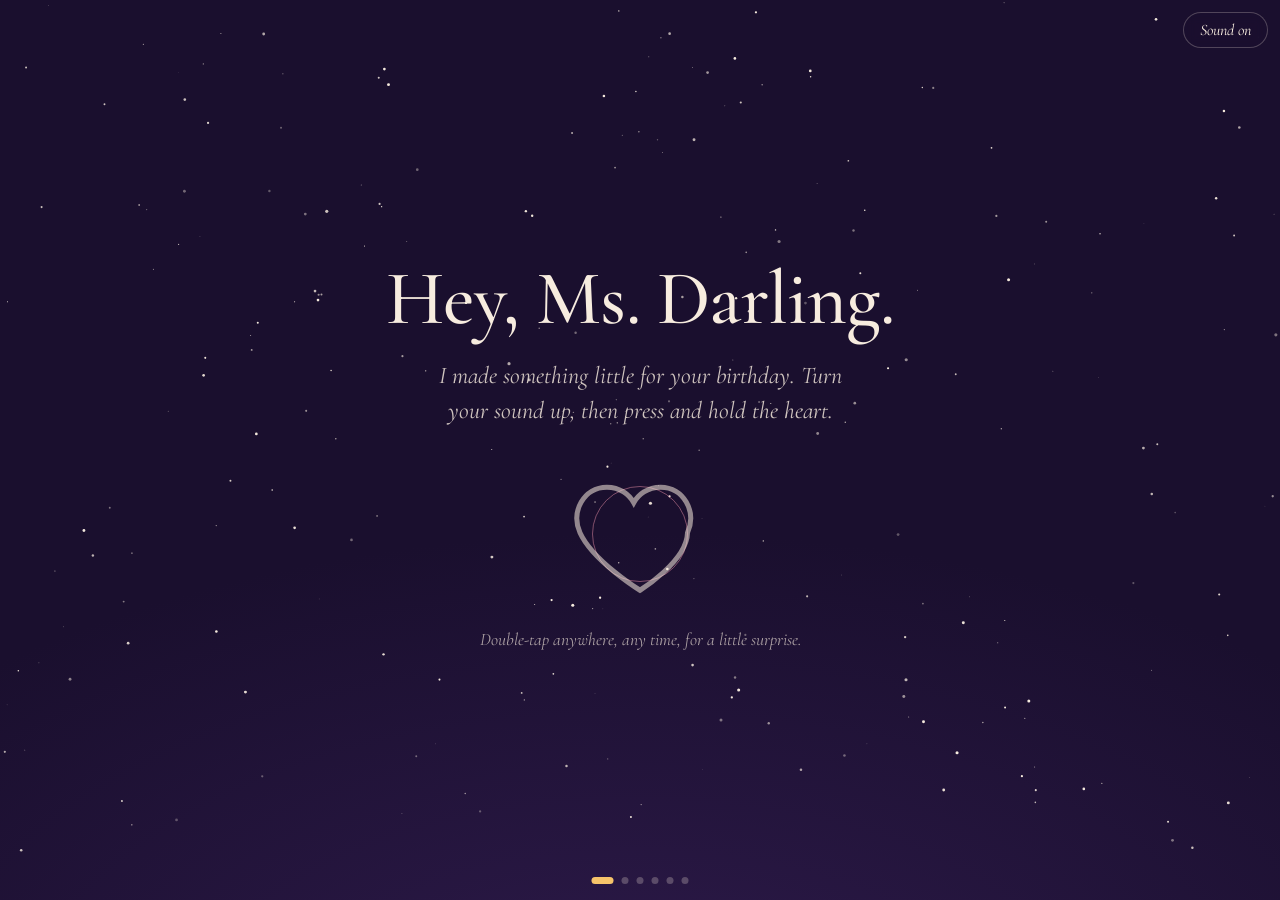
==== Happy Birthday, Ms. Darling.html @ e86a6a08 "Add files via upload" ====
<!doctype html>
<html lang="en">
<head>
<meta charset="utf-8">
<meta name="viewport" content="width=device-width, initial-scale=1, viewport-fit=cover">
<meta name="theme-color" content="#1a0f2e">
<title>Happy Birthday, Ms. Darling</title>
<link rel="preconnect" href="https://fonts.googleapis.com">
<link rel="preconnect" href="https://fonts.gstatic.com" crossorigin>
<link href="https://fonts.googleapis.com/css2?family=Cormorant+Garamond:ital,wght@0,400;0,500;0,600;1,400;1,500&family=Pinyon+Script&display=swap" rel="stylesheet">
<style>
:root{
  --night:#1a0f2e; --night-2:#2d1a4a; --gold:#f6c46a; --rose:#e98fa8; --rose-deep:#b8627d;
  --lilac:#b9a3e3; --moon:#f7ecdf; --ink:#3b2340;
  --serif:"Cormorant Garamond","Iowan Old Style",Georgia,serif;
  --script:"Pinyon Script","Snell Roundhand","Apple Chancery",cursive;
  --sat:env(safe-area-inset-top,0px); --sab:env(safe-area-inset-bottom,0px);
  --sal:env(safe-area-inset-left,0px); --sar:env(safe-area-inset-right,0px);
  box-sizing:border-box;
  padding-top:var(--sat);
  padding-bottom:var(--sab);
  color-scheme:dark;
}
@media (prefers-color-scheme: dark){ :root:not([data-theme="light"]){ --night:#1a0f2e; } }
:root[data-theme="dark"]{ --night:#1a0f2e; }
*,*::before,*::after{box-sizing:inherit}
html{height:100%;scroll-padding-top:var(--sat);-webkit-text-size-adjust:100%;text-size-adjust:100%;touch-action:manipulation}
body{
  margin:0;height:100%;overflow:hidden;user-select:none;-webkit-user-select:none;-webkit-tap-highlight-color:transparent;
  touch-action:manipulation;
  background-color:var(--night);
  background-image:radial-gradient(120% 90% at 50% 115%,var(--night-2),var(--night) 62%);
  color:var(--moon);font-family:var(--serif);-webkit-font-smoothing:antialiased;
}
#sky{position:fixed;inset:0;width:100%;height:100%;z-index:0;pointer-events:none}

/* Scrollable stage: content is centred when it fits, scrolls (never clips) when it doesn't */
.stage{
  position:relative;z-index:1;height:100%;
  overflow-x:hidden;overflow-y:auto;-webkit-overflow-scrolling:touch;overscroll-behavior:contain;
  display:flex;flex-direction:column;
  padding:clamp(56px,9vh,76px) calc(16px + var(--sar)) clamp(44px,8vh,64px) calc(16px + var(--sal));
}
.scene{display:none;flex-direction:column;align-items:center;text-align:center;
  gap:clamp(10px,2.4vh,20px);width:100%;max-width:40rem;margin:auto;flex-shrink:0}
.scene.on{display:flex;animation:sceneIn 1s ease both}
/* blur would trap the fixed balloon layer inside the scene, so balloons only fade */
.scene[data-scene="balloons"].on{animation:fadeIn .8s ease both}
@keyframes sceneIn{from{opacity:0;filter:blur(8px)}}
h1,h2,p{margin:0}
.lead{font-weight:500;font-size:clamp(2.1rem,min(9vw,11vh),4.8rem);line-height:1.05;letter-spacing:-.01em}
.title{font-weight:500;font-size:clamp(1.6rem,min(7vw,8vh),3.2rem);line-height:1.1}
.sub{font-style:italic;font-size:clamp(1.05rem,.95rem + .9vw,1.5rem);opacity:.82;max-width:28rem;line-height:1.45}
.hint{font-style:italic;font-size:clamp(.95rem,.9rem + .3vw,1.1rem);opacity:.65;min-height:1.4em}
.row{display:flex;flex-wrap:wrap;gap:12px;justify-content:center;align-items:center}

.btn{
  font:500 clamp(1.05rem,.95rem + .4vw,1.25rem)/1 var(--serif);color:var(--night);background:var(--gold);
  border:0;padding:.8em 1.7em;min-height:44px;border-radius:999px;cursor:pointer;touch-action:manipulation;
  box-shadow:0 0 30px rgba(246,196,106,.35);transition:transform .2s,box-shadow .3s,opacity .3s;
}
@media (hover:hover){ .btn:hover{transform:translateY(-1px);box-shadow:0 0 44px rgba(246,196,106,.6)} }
.btn:active{transform:scale(.97)}
.btn:disabled{opacity:.6;cursor:default;transform:none}
.btn.ghost{background:transparent;color:var(--moon);border:1px solid rgba(247,236,223,.35);box-shadow:none;font-size:clamp(1rem,.95rem + .3vw,1.1rem)}
button:focus-visible,input:focus-visible{outline:2px solid var(--moon);outline-offset:4px}
.later{animation:fadeIn 1s ease both;animation-delay:var(--d,0s)}
@keyframes fadeIn{from{opacity:0}}
.hidden{display:none!important}

.sound{
  position:fixed;z-index:5;top:calc(12px + var(--sat));right:calc(12px + var(--sar));
  font:italic 1rem var(--serif);color:var(--moon);background:rgba(26,15,46,.5);min-height:36px;
  border:1px solid rgba(247,236,223,.25);border-radius:999px;padding:.45em 1em;cursor:pointer;
  -webkit-backdrop-filter:blur(6px);backdrop-filter:blur(6px)
}
.progress{position:fixed;z-index:5;left:50%;bottom:calc(16px + var(--sab));transform:translateX(-50%);display:flex;gap:8px;pointer-events:none}
.progress i{width:7px;height:7px;border-radius:50%;background:rgba(247,236,223,.25);transition:background .4s,width .4s}
.progress i.on{background:var(--gold);width:22px;border-radius:4px}

/* ---------- Intro: hold the heart ---------- */
.hold{position:relative;width:clamp(96px,min(32vw,22vh),150px);aspect-ratio:1;border:0;background:none;padding:0;cursor:pointer;margin-top:10px;touch-action:none;-webkit-touch-callout:none}
.hold svg{position:absolute;inset:0;width:100%;height:100%;overflow:visible}
.hold .outline{fill:none;stroke:rgba(247,236,223,.55);stroke-width:.8}
.hold .fill{fill:var(--rose);clip-path:inset(calc((1 - var(--p,0)) * 100%) 0 0 0);filter:drop-shadow(0 0 10px rgba(233,143,168,.8))}
.hold::before{content:"";position:absolute;inset:18%;border-radius:50%;border:1px solid rgba(233,143,168,.5);animation:ring 2.2s ease-out infinite}
@keyframes ring{from{transform:scale(.7);opacity:1}to{transform:scale(1.7);opacity:0}}
.hold.pressing svg{animation:beat .6s ease-in-out infinite}
@keyframes beat{50%{transform:scale(1.08)}}

/* ---------- Cake (everything inside scales with the cake's own width) ---------- */
.cake{position:relative;width:min(80vw,48vh,400px);aspect-ratio:330/300;margin-top:clamp(24px,5vh,40px);container-type:inline-size}
.cake.cuttable{cursor:crosshair;touch-action:none}
.plate{position:absolute;left:0;right:0;bottom:2%;height:10%;border-radius:50%;
  background:radial-gradient(ellipse at 50% 40%,#fff6ea,#cdbfd9 70%);box-shadow:0 14px 40px rgba(0,0,0,.45)}
.cake-body{position:absolute;inset:0;transform-origin:50% 95%;transition:transform 1s cubic-bezier(.2,.8,.2,1)}
.cake-body.split-l{transform:translateX(-6cqw) rotate(-4deg)}
.cake-body.split-r{transform:translateX(6cqw) rotate(4deg)}
.tier{position:absolute;border-radius:16px 16px 10px 10px;overflow:hidden}
.tier::before{content:"";position:absolute;left:0;right:0;top:0;height:22px;
  background:radial-gradient(circle at 11px 2px,var(--moon) 10px,transparent 11px) 0 0/22px 22px repeat-x}
.tier::after{content:"";position:absolute;left:0;right:0;top:0;height:6px;background:var(--moon)}
.tier.bottom{left:5%;width:90%;bottom:8%;height:33%;background:linear-gradient(#a58fd8,#7d64b8)}
.tier.top{left:18%;width:64%;bottom:39%;height:25%;background:linear-gradient(#f4c3d1,#d98ea5)}
.tier .dots{position:absolute;left:8%;right:8%;bottom:22%;height:8px;
  background:radial-gradient(circle,var(--gold) 3px,transparent 4px) 0 0/26px 8px repeat-x;opacity:.9}
.candles{position:absolute;left:20%;width:60%;bottom:62%;display:flex;justify-content:space-evenly;align-items:flex-end}
.candle{position:relative;width:11px;width:3.4cqw;height:var(--hp,50px);height:calc(var(--h,15) * 1cqw);
  padding:0;border:0;cursor:pointer;border-radius:3px 3px 1px 1px;
  background:repeating-linear-gradient(135deg,var(--moon) 0 6px,var(--rose) 6px 12px);box-shadow:inset -2px 0 0 rgba(0,0,0,.12)}
/* bigger invisible tap target for small screens */
.candle::before{content:"";position:absolute;left:-10px;right:-10px;top:-40px;bottom:0}
.wick{position:absolute;left:50%;top:-8px;top:-2.5cqw;width:2px;height:9px;height:2.8cqw;margin-left:-1px;background:#3a2a2a;border-radius:1px}
.fw{position:absolute;left:50%;bottom:calc(100% + 5px);bottom:calc(100% + 1.6cqw);width:0;height:0;transform:rotate(var(--lean,0deg));transition:transform .12s linear}
.flame{position:absolute;left:-8px;left:-2.5cqw;bottom:0;width:16px;width:5cqw;height:30px;height:9.4cqw;opacity:0;transform:scale(0);transform-origin:50% 100%;
  border-radius:50% 50% 50% 50%/62% 62% 38% 38%;
  background:radial-gradient(ellipse at 50% 78%,#fffbe8 0 18%,#ffd98a 38%,#f39a45 68%,rgba(232,116,59,0) 76%);
  filter:drop-shadow(0 0 10px rgba(255,200,110,.9));transition:opacity .25s,transform .35s cubic-bezier(.3,1.6,.5,1)}
.flame::after{content:"";position:absolute;left:50%;top:40%;width:120px;height:120px;margin:-60px 0 0 -60px;border-radius:50%;
  background:radial-gradient(circle,rgba(246,196,106,.28),transparent 65%);pointer-events:none}
.candle.lit .flame{opacity:1;transform:scale(1);animation:flicker .12s ease-in-out infinite alternate}
@keyframes flicker{0%{transform:scale(1,1) skewX(0)}50%{transform:scale(.96,1.05) skewX(2deg)}100%{transform:scale(1.03,.97) skewX(-2deg)}}
.puff{position:absolute;left:50%;bottom:calc(100% + 6px);width:10px;height:10px;margin-left:-5px;border-radius:50%;
  background:rgba(220,210,235,.55);filter:blur(3px);animation:puff 1.8s ease-out forwards;animation-delay:var(--pd,0s);pointer-events:none}
@keyframes puff{to{transform:translate(var(--px,0px),-80px) scale(3.2);opacity:0}}
.knife{position:absolute;z-index:6;width:3px;margin-left:-1.5px;border-radius:2px;pointer-events:none;opacity:0;
  background:linear-gradient(transparent,#fff 20%,#fff 80%,transparent);box-shadow:0 0 14px #fff,0 0 30px var(--gold)}

/* ---------- Reveal ---------- */
.hb{font-style:italic;font-weight:400;font-size:clamp(1.5rem,min(5.4vw,6.5vh),2.6rem);opacity:.9;animation:fadeIn 1.2s ease both}
.name{font-family:var(--script);font-weight:400;font-size:clamp(2.8rem,min(14vw,20vh),8rem);line-height:1.15;max-width:100%}
.name span{display:inline-block;padding:0 .05em;
  background:linear-gradient(100deg,var(--gold) 15%,#fff4d6 35%,var(--rose) 60%,var(--gold) 85%) 0 0/250% 100%;
  -webkit-background-clip:text;background-clip:text;color:transparent;
  animation:letterIn 1.1s cubic-bezier(.2,.8,.2,1) both,shimmer 5s linear infinite;
  animation-delay:calc(var(--i) * 90ms + .5s),0s}
@keyframes letterIn{from{opacity:0;transform:translateY(.35em) scale(.7) rotate(-6deg);filter:blur(10px)}}
@keyframes shimmer{to{background-position:-250% 0}}

/* ---------- Balloons ---------- */
.balloon-layer{position:fixed;inset:0;z-index:0}
.scene[data-scene="balloons"] > :not(.balloon-layer){position:relative;z-index:1;pointer-events:none}
.scene[data-scene="balloons"] > button{pointer-events:auto}
.bw{position:absolute;animation:riseIn 1.6s cubic-bezier(.2,.8,.2,1) both;animation-delay:var(--rd)}
@keyframes riseIn{from{transform:translateY(80vh)}}
.balloon{position:relative;display:block;width:clamp(48px,min(14vw,16vh),96px);aspect-ratio:5/6;border:0;padding:0;cursor:pointer;touch-action:manipulation;
  border-radius:50% 50% 48% 48%/55% 55% 45% 45%;
  background:radial-gradient(circle at 32% 27%,rgba(255,255,255,.75) 0 5%,transparent 17%),var(--c);
  box-shadow:inset -8px -12px 20px rgba(0,0,0,.2);transform-origin:50% 130%;
  animation:bob var(--dur) ease-in-out infinite alternate}
.balloon::before{content:"";position:absolute;left:50%;top:99%;margin-left:-5px;border:5px solid transparent;border-bottom:7px solid var(--c);transform:rotate(180deg)}
.balloon::after{content:"";position:absolute;left:50%;top:112%;width:1px;height:clamp(36px,9vh,80px);background:rgba(247,236,223,.35)}
@keyframes bob{from{transform:translateY(-9px) rotate(-5deg)}to{transform:translateY(9px) rotate(5deg)}}
.balloon.popped{animation:popb .22s ease-out forwards;pointer-events:none}
@keyframes popb{to{transform:scale(1.5);opacity:0}}
.days{font:600 clamp(4rem,min(26vw,28vh),11rem)/1 var(--serif);letter-spacing:-.03em;
  background:linear-gradient(180deg,#fff4d6,var(--gold) 55%,var(--rose));-webkit-background-clip:text;background-clip:text;color:transparent;
  filter:drop-shadow(0 0 30px rgba(246,196,106,.35));font-variant-numeric:tabular-nums}

/* ---------- Gift & letter ---------- */
.gift{position:relative;width:min(52vw,32vh,240px);aspect-ratio:1;border:0;background:none;padding:0;cursor:pointer;margin-top:clamp(34px,7vh,60px);container-type:inline-size}
.gift .box{position:absolute;left:7%;right:7%;bottom:0;height:66%;border-radius:6px;background:linear-gradient(#a58fd8,#7d64b8);box-shadow:0 30px 60px rgba(0,0,0,.45)}
.gift .box::before{content:"";position:absolute;left:50%;top:0;bottom:0;width:16%;transform:translateX(-50%);background:var(--gold)}
.gift .lid{position:absolute;left:0;right:0;top:22%;height:17%;z-index:2;border-radius:6px;background:linear-gradient(#c3aef0,#8f76c9);
  transition:transform 1s cubic-bezier(.3,1.3,.5,1),opacity 1s ease .2s}
.gift .lid::before{content:"";position:absolute;left:50%;top:0;bottom:0;width:15%;transform:translateX(-50%);background:var(--gold)}
.bow{position:absolute;left:50%;bottom:92%;width:0;height:0}
.bow::before,.bow::after{content:"";position:absolute;bottom:0;width:46px;width:22cqw;height:30px;height:14cqw;border:8px solid var(--gold);border-width:3.8cqw;border-radius:50%}
.bow::before{right:0;transform:rotate(-25deg);transform-origin:right bottom}
.bow::after{left:0;transform:rotate(25deg);transform-origin:left bottom}
.gift.shake{animation:shake .5s ease}
@keyframes shake{20%{transform:rotate(-7deg)}40%{transform:rotate(6deg)}60%{transform:rotate(-4deg)}80%{transform:rotate(2deg)}}
.gift.open .lid{transform:translate(30%,-90cqw) rotate(40deg);opacity:0}
.gift.open{animation:none}

.envelope{position:relative;width:min(86vw,66vh,380px);aspect-ratio:3/2;border:0;padding:0;margin-top:clamp(40px,9vh,76px);cursor:pointer;
  background:var(--rose-deep);border-radius:8px;box-shadow:0 30px 70px rgba(0,0,0,.5);animation:envIn 1s cubic-bezier(.2,.8,.2,1) both}
@keyframes envIn{from{transform:translateY(60px) scale(.6);opacity:0}}
.peek{position:absolute;left:6%;right:6%;top:6%;bottom:6%;z-index:1;border-radius:4px;background:var(--moon);
  display:grid;place-items:start center;padding-top:8%;font:clamp(1.4rem,5vw,2rem) var(--script);color:var(--ink);transition:transform 1s cubic-bezier(.2,.8,.2,1) .45s}
.front{position:absolute;inset:0;z-index:2;border-radius:8px;background:linear-gradient(160deg,#ec9db2,#c46e89);clip-path:polygon(0 0,50% 54%,100% 0,100% 100%,0 100%)}
.flap{position:absolute;left:0;right:0;top:0;height:60%;z-index:3;transform-origin:top;background:linear-gradient(#dc8aa1,#b35f7a);
  clip-path:polygon(0 0,100% 0,50% 100%);transition:transform .6s ease,z-index 0s .3s}
.seal{position:absolute;z-index:4;left:50%;top:60%;width:clamp(36px,12%,48px);aspect-ratio:1;transform:translate(-50%,-50%);border-radius:50%;
  background:radial-gradient(circle at 35% 30%,#ffe2a3,var(--gold) 45%,#c48a2c);display:grid;place-items:center;
  color:#8a4d2a;font-size:1.3rem;box-shadow:0 4px 10px rgba(0,0,0,.35);transition:opacity .3s,transform .3s}
.envelope.open .flap{transform:rotateX(180deg);z-index:0}
.envelope.open .seal{opacity:0;transform:translate(-50%,-50%) scale(.6)}
.envelope.open .peek{transform:translateY(-58%)}

.paper{position:relative;width:min(100%,38rem);
  max-height:max(240px,calc(100vh - 180px));max-height:max(240px,calc(100dvh - 180px));
  overflow:auto;overscroll-behavior:contain;-webkit-overflow-scrolling:touch;text-align:left;color:var(--ink);
  background:radial-gradient(120% 80% at 0 0,#fffaf2,var(--moon) 60%,#efdccb);
  padding:clamp(20px,6vw,48px);border-radius:6px;box-shadow:0 40px 90px rgba(0,0,0,.55);
  font-size:clamp(1.08rem,1rem + .5vw,1.32rem);line-height:1.62;user-select:text;-webkit-user-select:text;
  overflow-wrap:break-word;animation:paperIn 1s cubic-bezier(.2,.8,.2,1) both}
@keyframes paperIn{from{transform:translateY(40px) rotate(-2deg);opacity:0}}
.paper::before{content:"";position:absolute;inset:10px;border:1px solid rgba(184,98,125,.25);border-radius:3px;pointer-events:none}
.paper .dear{font:clamp(1.9rem,1.4rem + 2.5vw,2.8rem)/1.2 var(--script);margin-bottom:.35em;color:var(--rose-deep)}
.paper p+p{margin-top:.75em}
.paper p.big{font:clamp(1.6rem,1.2rem + 2vw,2.3rem)/1.3 var(--script);color:var(--rose-deep)}
.paper p.typing::after{content:"";display:inline-block;width:1px;height:1em;margin-left:2px;vertical-align:-.12em;background:var(--ink);animation:blink .8s steps(1) infinite}
@keyframes blink{50%{opacity:0}}
.skip{position:sticky;bottom:-10px;display:block;margin:14px 0 0 auto;min-height:36px;font:italic .95rem var(--serif);color:var(--rose-deep);background:none;border:0;cursor:pointer;opacity:.75}

/* ---------- Finale ---------- */
.scene[data-scene="finale"]{margin:auto auto 2vh}
.finale-line{font-style:italic;font-size:clamp(1.25rem,1rem + 1.6vw,2rem);line-height:1.35;max-width:26rem}
.wish{display:flex;flex-wrap:wrap;gap:8px;width:min(100%,28rem)}
.wish input{flex:1 1 180px;min-width:0;font:italic max(16px,1.15rem) var(--serif);color:var(--moon);background:rgba(247,236,223,.08);
  border:1px solid rgba(247,236,223,.3);border-radius:999px;padding:.7em 1.1em;min-height:44px;user-select:text;-webkit-user-select:text}
.wish input::placeholder{color:rgba(247,236,223,.5)}
.wish .btn{flex:0 0 auto;padding:.7em 1.2em;white-space:nowrap}
.lantern{position:fixed;z-index:4;left:50%;bottom:18vh;width:clamp(40px,7vmin,60px);aspect-ratio:54/70;transform:translateX(-50%);pointer-events:none;
  border-radius:40% 40% 18% 18%;background:radial-gradient(ellipse at 50% 70%,#fff3cf,var(--gold) 45%,#e0873e);
  box-shadow:0 0 40px 10px rgba(246,196,106,.55);animation:lanternUp 5.5s cubic-bezier(.4,0,.6,1) forwards}
.lantern span{position:absolute;top:100%;left:50%;transform:translateX(-50%);margin-top:10px;white-space:nowrap;
  font:italic 1rem var(--serif);color:var(--moon);max-width:70vw;overflow:hidden;text-overflow:ellipsis}
@keyframes lanternUp{
  0%{transform:translate(-50%,0) scale(1)}
  30%{transform:translate(calc(-50% - 14px),-18vh) scale(.9)}
  60%{transform:translate(calc(-50% + 12px),-34vh) scale(.6)}
  100%{transform:translate(-50%,var(--rise)) scale(.12);opacity:0}}

/* ---------- Breakpoints ---------- */
@media (max-width:360px){
  .wish .btn{flex:1 1 100%}
  .sound{font-size:.9rem;padding:.35em .8em}
}
/* Short screens (small phones, landscape phones, split-screen) */
@media (max-height:560px){
  .stage{padding-top:calc(48px);padding-bottom:36px}
  .scene{gap:8px}
  .sub{font-size:1rem}
  .progress{bottom:calc(8px + var(--sab))}
}
/* Landscape phones: heart sits left, finale content sits right */
@media (orientation:landscape) and (max-height:600px){
  .scene[data-scene="finale"]{margin:auto 0 auto auto;width:min(48%,26rem)}
  .finale-line{font-size:clamp(1.1rem,3.4vh + .5rem,1.6rem)}
}
/* Large desktops and TVs */
@media (min-width:1600px) and (min-height:900px){
  .scene{max-width:48rem}
}

@media (prefers-reduced-motion: reduce){
  .candle.lit .flame,.name span,.balloon,.hold::before{animation:none}
  .name span{opacity:1}
  .scene.on,.envelope,.paper{animation:none}
}
</style>
</head>
<body>
<canvas id="sky" aria-hidden="true"></canvas>
<button class="sound" id="soundBtn" type="button" aria-pressed="false">Sound on</button>
<nav class="progress" id="progress" aria-hidden="true"></nav>

<main class="stage" id="stage">
  <!-- 1 Intro -->
  <section class="scene on" data-scene="intro">
    <h1 class="lead">Hey, Ms. Darling.</h1>
    <p class="sub">I made something little for your birthday. Turn your sound up, then press and hold the heart.</p>
    <button class="hold later" style="--d:.8s" id="holdBtn" type="button" aria-label="Press and hold to begin">
      <svg viewBox="0 0 24 24" aria-hidden="true">
        <path class="outline" d="M12 21s-7.5-4.6-9.6-9.2C.9 8.4 3 4.5 6.7 4.5c2.1 0 3.6 1.2 4.3 2.5.7-1.3 2.2-2.5 4.3-2.5 3.7 0 5.8 3.9 4.3 7.3C19.5 16.4 12 21 12 21z"/>
        <path class="fill" d="M12 21s-7.5-4.6-9.6-9.2C.9 8.4 3 4.5 6.7 4.5c2.1 0 3.6 1.2 4.3 2.5.7-1.3 2.2-2.5 4.3-2.5 3.7 0 5.8 3.9 4.3 7.3C19.5 16.4 12 21 12 21z"/>
      </svg>
    </button>
    <p class="hint later" style="--d:1.4s">Double-tap anywhere, any time, for a little surprise.</p>
  </section>

  <!-- 2 Cake -->
  <section class="scene" data-scene="cake">
    <h2 class="title" id="cakeTitle">Make a wish first.</h2>
    <div class="cake" id="cake">
      <div class="plate"></div>
      <div class="cake-body" id="cakeBody">
        <div class="tier bottom"><span class="dots"></span></div>
        <div class="tier top"><span class="dots"></span></div>
        <div class="candles" id="candles"></div>
      </div>
      <div class="knife" id="knife"></div>
    </div>
    <div class="row" id="cakeControls" style="visibility:hidden">
      <button class="btn" id="micBtn" type="button">Blow into the microphone</button>
    </div>
    <p class="hint" id="cakeHint"></p>
  </section>

  <!-- 3 Reveal -->
  <section class="scene" data-scene="reveal">
    <h2 class="hb">Happy birthday,</h2>
    <h1 class="name" id="bigName" aria-label="Ms. Darling"></h1>
    <p class="sub later" style="--d:2.4s">Tap the sky for more fireworks.</p>
    <button class="btn later" style="--d:3.4s" id="toBalloons" type="button">Pop the balloons</button>
  </section>

  <!-- 4 Balloons -->
  <section class="scene" data-scene="balloons">
    <div class="balloon-layer" id="balloonLayer"></div>
    <h2 class="title" id="balloonTitle">Pop every balloon.</h2>
    <p class="hint" id="balloonCount"></p>
    <div id="daysWrap" class="hidden" style="display:flex;flex-direction:column;align-items:center;gap:6px">
      <div class="days" id="days">0</div>
      <p class="sub">Almost 721 days of us, and all the days to come.</p>
    </div>
    <button class="btn hidden" id="toGift" type="button">Open your gift</button>
  </section>

  <!-- 5 Gift + letter -->
  <section class="scene" data-scene="gift">
    <button class="gift" id="gift" type="button" aria-label="Tap the gift to open it">
      <span class="box"></span>
      <span class="lid"><span class="bow"></span></span>
    </button>
    <p class="hint" id="giftHint">Tap the gift. It might take a few tries.</p>
    <button class="envelope hidden" id="envelope" type="button" aria-label="Open the envelope">
      <span class="peek">for you</span><span class="front"></span><span class="flap"></span><span class="seal">♥</span>
    </button>
    <p class="hint hidden" id="envHint">Tap to open</p>
    <article class="paper hidden" id="paper" aria-live="polite">
      <div class="dear">My dear Ms. Darling ❤️,</div>
      <div id="letterBody"></div>
      <button class="skip" id="skipBtn" type="button">Show the whole letter</button>
    </article>
    <button class="btn hidden" id="toFinale" type="button">One more thing</button>
  </section>

  <!-- 6 Finale -->
  <section class="scene" data-scene="finale">
    <p class="finale-line later" style="--d:2.2s" id="finaleLine">Every star up there, rearranged into one heart, just for you.</p>
    <form class="wish later" style="--d:3.2s" id="wishForm" autocomplete="off">
      <input id="wishInput" maxlength="60" placeholder="Write a wish for the sky" aria-label="Your wish" enterkeyhint="send">
      <button class="btn" type="submit">Send it up</button>
    </form>
    <button class="btn ghost later" style="--d:4s" id="againBtn" type="button">Watch it again</button>
  </section>
</main>

<script>
/* ================= CONTENT ================= */
const CONFIG = {
  name: 'Ms. Darling',
  candles: 5,
  letter: [
    "This might be just a normal birthday for you… but for me, your birthday is very special. 🥹❤️ I’ll do everything I can to make your birthday as special and memorable as possible for you. ❤️",
    "So, today is your birthday — just enjoy it. ❤️ But not only today… I want you to enjoy every single day of your life, every moment and every minute. 🫶🏻",
    "It’s almost 721 days of our relationship… I’ve been there for you all these days, and I’ll continue to be there for you for all the days to come. ❤️",
    "Not only on your birthday… naan irukkura varaikum, every single day, every minute, every little moment — I want to see you happy and enjoying your life. 🥹❤️",
    "You deserve all the happiness in this world, my dear. And as long as I’m here, I’ll always try my best to make your days a little more special. ❤️",
    "Love you so much. ❤️",
    {big:"Happy Birthday, Ms. Darling! 🎂❤️"},
    {big:"Miss you… 🥹🫶🏻"}
  ]
};

/* ================= helpers ================= */
const $ = s => document.querySelector(s);
const wait = ms => new Promise(r => setTimeout(r, ms));
const reduce = matchMedia('(prefers-reduced-motion: reduce)').matches;
const SCENES = ['intro','cake','reveal','balloons','gift','finale'];
let scene = 'intro';
const prog = $('#progress'), stage = $('#stage');
SCENES.forEach(() => prog.appendChild(document.createElement('i')));
function show(name){
  document.querySelectorAll('.scene').forEach(s => s.classList.toggle('on', s.dataset.scene === name));
  scene = name; stage.scrollTop = 0;
  [...prog.children].forEach((d, i) => d.classList.toggle('on', i === SCENES.indexOf(name)));
}
show('intro');
const seg = (window.Intl && Intl.Segmenter) ? new Intl.Segmenter(undefined, {granularity:'grapheme'}) : null;
const graphemes = s => seg ? [...seg.segment(s)].map(x => x.segment) : Array.from(s);

/* ================= audio ================= */
let actx, master, muted = false;
function audio(){
  if(!actx){
    actx = new (window.AudioContext || window.webkitAudioContext)();
    master = actx.createGain(); master.gain.value = muted ? 0 : .5; master.connect(actx.destination);
  }
  if(actx.state === 'suspended') actx.resume();
}
function tone(freq, t, dur, type='triangle', vol=.22){
  if(!actx) return;
  const o = actx.createOscillator(), g = actx.createGain();
  o.type = type; o.frequency.value = freq;
  g.gain.setValueAtTime(0, t); g.gain.linearRampToValueAtTime(vol, t + .02);
  g.gain.exponentialRampToValueAtTime(.0001, t + dur);
  o.connect(g).connect(master); o.start(t); o.stop(t + dur + .05);
}
const now = () => actx ? actx.currentTime : 0;
function chime(i){ tone(660 * Math.pow(1.122, i), now(), 1.2, 'sine', .12); }
function noise(dur, freq, type='lowpass', vol=.35){
  if(!actx) return;
  const len = actx.sampleRate * dur, buf = actx.createBuffer(1, len, actx.sampleRate), d = buf.getChannelData(0);
  for(let i=0;i<len;i++) d[i] = (Math.random()*2-1) * Math.pow(1 - i/len, 3);
  const src = actx.createBufferSource(), f = actx.createBiquadFilter(), g = actx.createGain();
  f.type = type; f.frequency.value = freq; g.gain.value = vol;
  src.buffer = buf; src.connect(f).connect(g).connect(master); src.start();
}
const pop = () => noise(.35, 900 + Math.random()*700);
const balloonPop = () => noise(.12, 2500, 'highpass', .6);
const swoosh = () => noise(.5, 1800, 'bandpass', .5);
function playSong(){
  if(!actx) return;
  const N = {G4:392,A4:440,B4:493.88,C5:523.25,D5:587.33,E5:659.25,F5:698.46,G5:783.99};
  const song = [['G4',.75],['G4',.25],['A4',1],['G4',1],['C5',1],['B4',2],['G4',.75],['G4',.25],['A4',1],['G4',1],['D5',1],['C5',2],
    ['G4',.75],['G4',.25],['G5',1],['E5',1],['C5',1],['B4',1],['A4',2],['F5',.75],['F5',.25],['E5',1],['C5',1],['D5',1],['C5',3]];
  const beat = .44; let t = now() + .3;
  for(const [n, b] of song){ tone(N[n], t, b*beat*1.6, 'triangle', .2); tone(N[n]*2, t, b*beat*1.2, 'sine', .04); t += b*beat; }
}
$('#soundBtn').addEventListener('click', e => {
  muted = !muted;
  e.currentTarget.textContent = muted ? 'Sound off' : 'Sound on';
  e.currentTarget.setAttribute('aria-pressed', muted);
  if(master) master.gain.value = muted ? 0 : .5;
});

/* ================= sky canvas ================= */
const cv = $('#sky'), g = cv.getContext('2d');
const landscapeMQ = matchMedia('(orientation: landscape) and (max-height: 600px)');
let W, H, heartOn = false, heartCx = 0, heartCy = 0, heartSc = 1;
const STAR_N = Math.min(innerWidth, innerHeight) < 600 ? 170 : 250;
const stars = Array.from({length: STAR_N}, () => ({
  fx: Math.random(), fy: Math.random()*.95, r: Math.random()*1.3 + .3, tw: Math.random()*6.28,
  sp: .5 + Math.random()*1.6, x: -1, y: -1, c: Math.random() < .5 ? '#e98fa8' : '#f6c46a'
}));
const wishes = [];
function resize(){
  const dpr = Math.min(devicePixelRatio || 1, 2);
  W = innerWidth; H = innerHeight;
  cv.width = Math.round(W*dpr); cv.height = Math.round(H*dpr); g.setTransform(dpr,0,0,dpr,0,0);
  if(landscapeMQ.matches){ heartCx = W*.27; heartCy = H*.47; heartSc = Math.min(H/46, W*.44/32); }
  else { heartCx = W/2; heartCy = H*.33; heartSc = Math.min(W*.92, H*.7) / 40; }
  stars.forEach((s, i) => {
    s.hx = s.fx*W; s.hy = s.fy*H;
    if(s.x < 0){ s.x = s.hx; s.y = s.hy; }
    const t = (i / stars.length) * Math.PI * 2;
    s.tx = 16*Math.sin(t)**3 * heartSc;
    s.ty = -(13*Math.cos(t) - 5*Math.cos(2*t) - 2*Math.cos(3*t) - Math.cos(4*t)) * heartSc;
  });
}
let resizeRaf = 0;
const onResize = () => { cancelAnimationFrame(resizeRaf); resizeRaf = requestAnimationFrame(resize); };
addEventListener('resize', onResize);
addEventListener('orientationchange', () => setTimeout(resize, 250));
if(window.visualViewport) visualViewport.addEventListener('resize', onResize);
resize();

const rockets = [], parts = [];
const COLORS = ['#f6c46a','#e98fa8','#b9a3e3','#f7ecdf','#ffb3c7'];
const pick = a => a[Math.random()*a.length|0];
const fxScale = () => Math.max(.6, Math.min(1.4, Math.min(W, H) / 700));
function heartPath(x, y, s, rot=0){
  g.save(); g.translate(x, y); g.rotate(rot); g.scale(s/12, s/12);
  g.beginPath(); g.moveTo(0, 5);
  g.bezierCurveTo(-11, -2, -6, -12, 0, -5);
  g.bezierCurveTo(6, -12, 11, -2, 0, 5);
  g.fill(); g.restore();
}
function launch(x = W*(.15 + Math.random()*.7), y = H*(.12 + Math.random()*.3)){
  rockets.push({x0: x + (Math.random()-.5)*120, y0: H + 10, x, y, p: 0, c: pick(COLORS)});
}
function explode(x, y, c, n = reduce ? 30 : 90){
  pop();
  const heartBurst = Math.random() < .35, k0 = fxScale();
  for(let i=0;i<n;i++){
    let vx, vy;
    if(heartBurst){
      const t = i/n*Math.PI*2, k = (.2 + Math.random()*.02) * k0;
      vx = 16*Math.sin(t)**3*k; vy = -(13*Math.cos(t)-5*Math.cos(2*t)-2*Math.cos(3*t)-Math.cos(4*t))*k;
    } else { const a = Math.random()*Math.PI*2, s = (Math.random()*4 + 1) * k0; vx = Math.cos(a)*s; vy = Math.sin(a)*s; }
    parts.push({k:'spark', x, y, vx, vy, life:1, decay:.01 + Math.random()*.012, c: Math.random()<.2 ? '#fff' : c, grav:.03});
  }
}
function confetti(x, y, n = reduce ? 30 : 120){
  const k0 = fxScale();
  for(let i=0;i<n;i++){
    const a = -Math.PI/2 + (Math.random()-.5)*2.2, s = (4 + Math.random()*7) * k0;
    parts.push({k:'conf', x, y, vx:Math.cos(a)*s, vy:Math.sin(a)*s, life:1, decay:.006 + Math.random()*.006,
      c: pick(COLORS), grav:.14, rot:Math.random()*6, vr:(Math.random()-.5)*.4, w:5 + Math.random()*5});
  }
}
function hearts(x, y, n = 14){
  for(let i=0;i<n;i++){
    const a = Math.random()*Math.PI*2, s = 1.5 + Math.random()*3.5;
    parts.push({k:'heart', x, y, vx:Math.cos(a)*s, vy:Math.sin(a)*s - 1.5, life:1, decay:.015 + Math.random()*.01,
      c: pick(['#e98fa8','#ffb3c7','#f6c46a']), grav:.02, size:10 + Math.random()*10, rot:(Math.random()-.5)*.6});
  }
}
function frame(ms){
  const t = ms / 1000;
  g.clearRect(0, 0, W, H);
  const pulse = 1 + .07 * Math.pow(Math.sin(t*2.6), 12);
  for(const s of stars){
    const tx = heartOn ? heartCx + s.tx*pulse : s.hx, ty = heartOn ? heartCy + s.ty*pulse : s.hy;
    s.x += (tx - s.x) * .04; s.y += (ty - s.y) * .04;
    g.globalAlpha = .3 + .7*Math.abs(Math.sin(t*s.sp + s.tw));
    g.fillStyle = heartOn ? s.c : '#f7ecdf';
    g.beginPath(); g.arc(s.x, s.y, heartOn ? s.r + 1 : s.r, 0, 7); g.fill();
  }
  for(const w of wishes){
    g.globalAlpha = .7 + .3*Math.sin(t*3 + w.ph);
    g.fillStyle = '#fff4d6'; g.shadowColor = '#f6c46a'; g.shadowBlur = 18;
    g.beginPath(); g.arc(heartCx + w.dx*heartSc*pulse, heartCy + w.dy*heartSc*pulse, 3.2, 0, 7); g.fill();
    g.shadowBlur = 0;
  }
  g.globalCompositeOperation = 'lighter';
  for(let i=rockets.length-1;i>=0;i--){
    const r = rockets[i]; r.p += .02;
    const e = 1 - Math.pow(1 - Math.min(r.p,1), 3);
    g.globalAlpha = 1; g.fillStyle = r.c;
    g.beginPath(); g.arc(r.x0 + (r.x - r.x0)*e, r.y0 + (r.y - r.y0)*e, 2, 0, 7); g.fill();
    if(r.p >= 1){ explode(r.x, r.y, r.c); rockets.splice(i,1); }
  }
  for(let i=parts.length-1;i>=0;i--){
    const p = parts[i];
    p.vx *= .975; p.vy = p.vy*.975 + p.grav; p.x += p.vx; p.y += p.vy; p.life -= p.decay;
    if(p.life <= 0 || p.y > H + 40){ parts.splice(i,1); continue; }
    g.globalAlpha = Math.min(1, p.life*1.4); g.fillStyle = p.c;
    if(p.k === 'spark'){ g.beginPath(); g.arc(p.x, p.y, 1.8*p.life + .4, 0, 7); g.fill(); }
    else if(p.k === 'conf'){
      p.rot += p.vr; g.save(); g.translate(p.x, p.y); g.rotate(p.rot);
      g.fillRect(-p.w/2, -p.w/4, p.w, p.w/2 * Math.abs(Math.cos(p.rot*2)) + 1); g.restore();
    } else heartPath(p.x, p.y, p.size * (.6 + p.life*.4), p.rot);
  }
  g.globalCompositeOperation = 'source-over'; g.globalAlpha = 1;
  requestAnimationFrame(frame);
}
requestAnimationFrame(frame);
async function fireworkShow(count, gap){ for(let i=0;i<count;i++){ launch(); await wait(gap + Math.random()*gap); } }

/* global touches: sparkle trail, double-tap hearts, tap-for-fireworks */
let lastTap = {t:0, x:0, y:0}, lastTrail = 0;
document.addEventListener('pointerdown', e => {
  const tNow = performance.now();
  if(tNow - lastTap.t < 320 && Math.hypot(e.clientX - lastTap.x, e.clientY - lastTap.y) < 40){
    hearts(e.clientX, e.clientY, reduce ? 6 : 16); chime(Math.random()*5|0); lastTap.t = 0;
  } else lastTap = {t:tNow, x:e.clientX, y:e.clientY};
  if((scene === 'reveal' || scene === 'finale') && !e.target.closest('button,input,form')) launch(e.clientX, e.clientY);
});
document.addEventListener('pointermove', e => {
  if(reduce || (e.pointerType !== 'mouse' && !e.buttons)) return;
  const tNow = performance.now(); if(tNow - lastTrail < 28) return; lastTrail = tNow;
  parts.push({k: Math.random() < .3 ? 'heart' : 'spark', x:e.clientX, y:e.clientY, vx:(Math.random()-.5)*.8, vy:-.3 - Math.random()*.6,
    life:1, decay:.025, c:pick(COLORS), grav:-.005, size:7, rot:0});
});
document.addEventListener('dblclick', e => e.preventDefault());

/* ================= 1 · hold the heart ================= */
const holdBtn = $('#holdBtn');
let holdStart = 0, holdRaf = 0, started = false;
function holdTick(){
  const p = Math.min(1, (performance.now() - holdStart) / 1400);
  holdBtn.style.setProperty('--p', p);
  if(p >= 1) return begin();
  holdRaf = requestAnimationFrame(holdTick);
}
function holdDown(e){
  if(started) return; audio();
  holdBtn.classList.add('pressing'); holdStart = performance.now(); holdRaf = requestAnimationFrame(holdTick);
  if(e.pointerId !== undefined) holdBtn.setPointerCapture(e.pointerId);
}
function holdUp(){
  if(started) return; cancelAnimationFrame(holdRaf); holdBtn.classList.remove('pressing');
  holdBtn.style.setProperty('--p', 0);
}
holdBtn.addEventListener('pointerdown', holdDown);
holdBtn.addEventListener('pointerup', holdUp);
holdBtn.addEventListener('pointercancel', holdUp);
holdBtn.addEventListener('contextmenu', e => e.preventDefault());
holdBtn.addEventListener('keydown', e => { if(e.key === 'Enter' || e.key === ' '){ e.preventDefault(); audio(); begin(); } });
function begin(){
  if(started) return; started = true;
  const r = holdBtn.getBoundingClientRect();
  hearts(r.left + r.width/2, r.top + r.height/2, 30); chime(6);
  setTimeout(() => { show('cake'); lightCandles(); }, 700);
}

/* ================= 2 · cake ================= */
const candlesEl = $('#candles'), cakeEl = $('#cake'), knife = $('#knife');
let litCount = 0, micStream = null, cakePhase = 'light';
for(let i=0;i<CONFIG.candles;i++){
  const c = document.createElement('button');
  c.type = 'button'; c.className = 'candle'; c.setAttribute('aria-label', `Blow out candle ${i+1}`);
  c.style.setProperty('--hp', (44 + (i % 2) * 10) + 'px');
  c.style.setProperty('--h', i % 2 ? 17 : 14);
  c.innerHTML = '<span class="wick"></span><span class="fw"><span class="flame"></span></span>';
  c.addEventListener('click', () => blow(c));
  candlesEl.appendChild(c);
}
if(!navigator.mediaDevices || !navigator.mediaDevices.getUserMedia) $('#micBtn').classList.add('hidden');
async function lightCandles(){
  await wait(900);
  const all = [...candlesEl.children];
  for(let i=0;i<all.length;i++){ all[i].classList.add('lit'); litCount++; chime(i); await wait(reduce ? 60 : 380); }
  await wait(1400);
  cakePhase = 'blow';
  $('#cakeTitle').textContent = 'Now blow them out.';
  $('#cakeControls').style.visibility = 'visible';
  $('#cakeHint').textContent = $('#micBtn').classList.contains('hidden') ? 'Tap each flame to blow it out.' : 'Or tap each flame.';
}
function blow(c){
  if(cakePhase !== 'blow' || !c.classList.contains('lit')) return;
  c.classList.remove('lit'); litCount--;
  tone(300 + litCount*40, now(), .5, 'sine', .08);
  for(let i=0;i<3;i++){
    const p = document.createElement('span'); p.className = 'puff';
    p.style.setProperty('--pd', i*.15 + 's'); p.style.setProperty('--px', (Math.random()*30 - 15) + 'px');
    p.addEventListener('animationend', () => p.remove()); c.appendChild(p);
  }
  if(litCount === 0) candlesDone();
}
async function useMic(){
  const btn = $('#micBtn');
  try{
    audio();
    micStream = await navigator.mediaDevices.getUserMedia({audio:{echoCancellation:false,noiseSuppression:false,autoGainControl:false}});
  }catch(err){
    btn.disabled = true; btn.textContent = 'Microphone is off';
    $('#cakeHint').textContent = 'Tap each flame to blow it out.'; return;
  }
  btn.disabled = true; btn.textContent = 'Listening. Blow gently';
  const an = actx.createAnalyser(); an.fftSize = 1024;
  actx.createMediaStreamSource(micStream).connect(an);
  const buf = new Float32Array(an.fftSize); let energy = 0;
  (function listen(){
    if(!micStream) return;
    an.getFloatTimeDomainData(buf);
    let sum = 0; for(let i=0;i<buf.length;i++) sum += buf[i]*buf[i];
    const rms = Math.sqrt(sum / buf.length);
    cakeEl.style.setProperty('--lean', Math.min(rms*160, 32) + 'deg');
    if(rms > .08){
      energy += rms;
      if(energy > .9){ energy = 0; const lit = candlesEl.querySelectorAll('.lit'); if(lit.length) blow(lit[Math.random()*lit.length|0]); }
    } else energy = Math.max(0, energy - .02);
    requestAnimationFrame(listen);
  })();
}
function stopMic(){ if(micStream){ micStream.getTracks().forEach(t => t.stop()); micStream = null; } cakeEl.style.setProperty('--lean','0deg'); }
async function candlesDone(){
  stopMic(); cakePhase = 'wait';
  $('#cakeControls').innerHTML = '';
  $('#cakeTitle').textContent = 'Wish made.';
  $('#cakeHint').textContent = '';
  await wait(1500);
  cakePhase = 'cut';
  $('#cakeTitle').textContent = 'Now cut the cake.';
  $('#cakeHint').textContent = 'Swipe down across it.';
  const b = document.createElement('button'); b.className = 'btn ghost'; b.type = 'button'; b.textContent = 'Cut it for me';
  b.addEventListener('click', () => cutCake(cakeEl.offsetWidth / 2));
  $('#cakeControls').appendChild(b); $('#cakeControls').style.visibility = 'visible';
  cakeEl.classList.add('cuttable');
}
let cutStart = null;
cakeEl.addEventListener('pointerdown', e => {
  if(cakePhase !== 'cut') return;
  const r = cakeEl.getBoundingClientRect();
  cutStart = {x: e.clientX - r.left, y: e.clientY - r.top};
  cakeEl.setPointerCapture(e.pointerId);
  Object.assign(knife.style, {left: cutStart.x + 'px', top: cutStart.y + 'px', height: '0px', opacity: 1});
});
cakeEl.addEventListener('pointermove', e => {
  if(!cutStart) return;
  const r = cakeEl.getBoundingClientRect();
  const x = e.clientX - r.left, y = e.clientY - r.top;
  knife.style.left = ((cutStart.x + x) / 2) + 'px';
  knife.style.height = Math.max(0, y - cutStart.y) + 'px';
});
function endCut(e){
  if(!cutStart) return;
  const r = cakeEl.getBoundingClientRect();
  const dy = (e.clientY - r.top) - cutStart.y, x = parseFloat(knife.style.left);
  cutStart = null;
  if(e.type === 'pointerup' && dy > r.height * .35) cutCake(x);
  else { knife.style.opacity = 0; $('#cakeHint').textContent = 'A longer swipe, all the way down.'; }
}
cakeEl.addEventListener('pointerup', endCut);
cakeEl.addEventListener('pointercancel', endCut);
async function cutCake(x){
  if(cakePhase !== 'cut') return; cakePhase = 'done';
  cakeEl.classList.remove('cuttable'); $('#cakeControls').style.visibility = 'hidden';
  const w = cakeEl.offsetWidth, body = $('#cakeBody');
  x = Math.max(w*.25, Math.min(w*.75, x));
  Object.assign(knife.style, {left: x + 'px', top: '0px', height: '100%', opacity: 1, transition: 'opacity .8s'});
  swoosh();
  const pct = x / w * 100;
  const L = body.cloneNode(true), R = body.cloneNode(true);
  L.removeAttribute('id'); R.removeAttribute('id');
  L.style.clipPath = `inset(0 ${100 - pct}% 0 0)`; R.style.clipPath = `inset(0 0 0 ${pct}%)`;
  knife.style.left = pct + '%';
  body.replaceWith(L); cakeEl.insertBefore(R, knife);
  requestAnimationFrame(() => requestAnimationFrame(() => { L.classList.add('split-l'); R.classList.add('split-r'); knife.style.opacity = 0; }));
  const r = cakeEl.getBoundingClientRect();
  confetti(r.left + x, r.top + r.height*.4);
  $('#cakeTitle').textContent = 'Perfect slice.'; $('#cakeHint').textContent = '';
  await wait(2200);
  startReveal();
}
$('#micBtn').addEventListener('click', useMic);

/* ================= 3 · reveal ================= */
function startReveal(){
  $('#bigName').innerHTML = [...CONFIG.name].map((ch, i) =>
    `<span aria-hidden="true" style="--i:${i}">${ch === ' ' ? '&nbsp;' : ch}</span>`).join('');
  show('reveal'); playSong();
  fireworkShow(reduce ? 4 : 14, 420);
}
$('#toBalloons').addEventListener('click', startBalloons);

/* ================= 4 · balloons ================= */
const BALLOON_N = 7;
let popped = 0;
function startBalloons(){
  show('balloons');
  const layer = $('#balloonLayer'); layer.innerHTML = ''; popped = 0;
  $('#balloonCount').textContent = `${BALLOON_N} to go`;
  const colors = ['#e98fa8','#f6c46a','#b9a3e3','#ffb3c7','#f28c8c','#c9b6f2','#ffd58a'];
  const narrow = innerWidth < 480;
  for(let i=0;i<BALLOON_N;i++){
    const wrap = document.createElement('div'); wrap.className = 'bw';
    // on narrow phones use two staggered rows so balloons don't overlap
    const xPct = narrow ? 8 + ((i % 4) / 3) * 66 + (i >= 4 ? 11 : 0) + (Math.random()*4 - 2)
                        : 6 + (i / (BALLOON_N - 1)) * 76 + (Math.random()*6 - 3);
    const yPct = narrow ? (i >= 4 ? 52 : 28) + Math.random()*10 : 30 + Math.random()*32;
    wrap.style.left = xPct + '%'; wrap.style.top = yPct + '%'; wrap.style.setProperty('--rd', (i*.12) + 's');
    const b = document.createElement('button');
    b.type = 'button'; b.className = 'balloon'; b.setAttribute('aria-label', 'Pop balloon');
    b.style.setProperty('--c', colors[i % colors.length]); b.style.setProperty('--dur', (1.6 + Math.random()*1.4) + 's');
    b.addEventListener('click', () => popBalloon(b));
    wrap.appendChild(b); layer.appendChild(wrap);
  }
}
function popBalloon(b){
  if(b.classList.contains('popped')) return;
  audio(); b.classList.add('popped'); balloonPop();
  const r = b.getBoundingClientRect();
  confetti(r.left + r.width/2, r.top + r.height/2, reduce ? 12 : 40);
  popped++;
  const left = BALLOON_N - popped;
  $('#balloonCount').textContent = left ? `${left} to go` : '';
  if(!left) setTimeout(countDays, 600);
}
function countDays(){
  $('#balloonTitle').classList.add('hidden');
  $('#daysWrap').classList.remove('hidden');
  const el = $('#days'), target = 721, dur = reduce ? 10 : 2600, t0 = performance.now();
  let lastBeep = 0;
  (function step(){
    const p = Math.min(1, (performance.now() - t0) / dur);
    const v = Math.round(target * (1 - Math.pow(1 - p, 4)));
    el.textContent = v;
    if(v - lastBeep > 40){ lastBeep = v; tone(500 + v*.6, now(), .08, 'sine', .04); }
    if(p < 1) return requestAnimationFrame(step);
    chime(7); hearts(W/2, H*.4, 30); fireworkShow(3, 300);
    setTimeout(() => $('#toGift').classList.remove('hidden'), 1200);
  })();
}
$('#toGift').addEventListener('click', () => show('gift'));

/* ================= 5 · gift & letter ================= */
const gift = $('#gift');
let giftTaps = 0;
const giftHints = ['Tap the gift. It might take a few tries.', 'Almost…', 'One more.'];
gift.addEventListener('click', async () => {
  if(gift.classList.contains('open')) return;
  audio(); giftTaps++;
  gift.classList.remove('shake'); void gift.offsetWidth; gift.classList.add('shake');
  tone(220 + giftTaps*60, now(), .25, 'triangle', .1);
  if(giftTaps < 3){ $('#giftHint').textContent = giftHints[giftTaps]; return; }
  gift.classList.add('open'); swoosh();
  const r = gift.getBoundingClientRect();
  confetti(r.left + r.width/2, r.top + r.height*.3); hearts(r.left + r.width/2, r.top + r.height*.3, 20);
  $('#giftHint').textContent = '';
  await wait(1200);
  gift.classList.add('hidden'); $('#giftHint').classList.add('hidden');
  $('#envelope').classList.remove('hidden'); $('#envHint').classList.remove('hidden');
});
let skipTyping = false;
$('#envelope').addEventListener('click', async () => {
  const env = $('#envelope');
  if(env.classList.contains('open')) return;
  env.classList.add('open'); $('#envHint').textContent = ''; chime(4);
  await wait(1900);
  env.classList.add('hidden'); $('#envHint').classList.add('hidden');
  $('#paper').classList.remove('hidden');
  typeLetter();
});
async function typeLetter(){
  const body = $('#letterBody'), paper = $('#paper'); body.innerHTML = '';
  for(const item of CONFIG.letter){
    const text = typeof item === 'string' ? item : item.big;
    const p = document.createElement('p'); if(typeof item !== 'string') p.className = 'big';
    body.appendChild(p);
    if(skipTyping || reduce){ p.textContent = text; continue; }
    p.classList.add('typing');
    for(const ch of graphemes(text)){
      if(skipTyping){ p.textContent = text; break; }
      p.textContent += ch;
      paper.scrollTop = paper.scrollHeight;
      await wait(ch === ',' ? 150 : /[.!?…]/.test(ch) ? 300 : /\p{Extended_Pictographic}/u.test(ch) ? 220 : 26);
    }
    p.classList.remove('typing');
    if(!skipTyping) await wait(320);
  }
  $('#skipBtn').classList.add('hidden');
  hearts(W/2, H*.3, 20);
  await wait(800);
  const next = $('#toFinale'); next.classList.remove('hidden');
  next.scrollIntoView({behavior: reduce ? 'auto' : 'smooth', block: 'nearest'});
}
$('#skipBtn').addEventListener('click', () => skipTyping = true);
$('#toFinale').addEventListener('click', () => {
  show('finale'); heartOn = true;
  setTimeout(() => fireworkShow(reduce ? 2 : 6, 700), 2500);
});

/* ================= 6 · finale: wish lantern ================= */
$('#wishForm').addEventListener('submit', e => {
  e.preventDefault(); audio();
  const input = $('#wishInput'), text = input.value.trim() || 'A wish for you';
  input.value = ''; input.blur();
  const l = document.createElement('div'); l.className = 'lantern';
  const label = document.createElement('span'); label.textContent = text; l.appendChild(label);
  const endY = heartCy - H * .82;
  l.style.left = heartCx + 'px';
  l.style.setProperty('--rise', endY + 'px');
  document.body.appendChild(l); chime(2);
  l.addEventListener('animationend', () => {
    l.remove();
    const dx = (Math.random() - .5) * 10, dy = -2 + Math.random() * 6;
    wishes.push({dx, dy, ph: Math.random()*6});
    hearts(heartCx + dx*heartSc, heartCy + dy*heartSc, 12); chime(8);
    $('#finaleLine').textContent = wishes.length === 1 ? 'Your wish is up there now, glowing inside the heart.' : `${wishes.length} wishes in the sky now.`;
  });
});
$('#againBtn').addEventListener('click', () => location.reload());
</script>
</body>
</html>
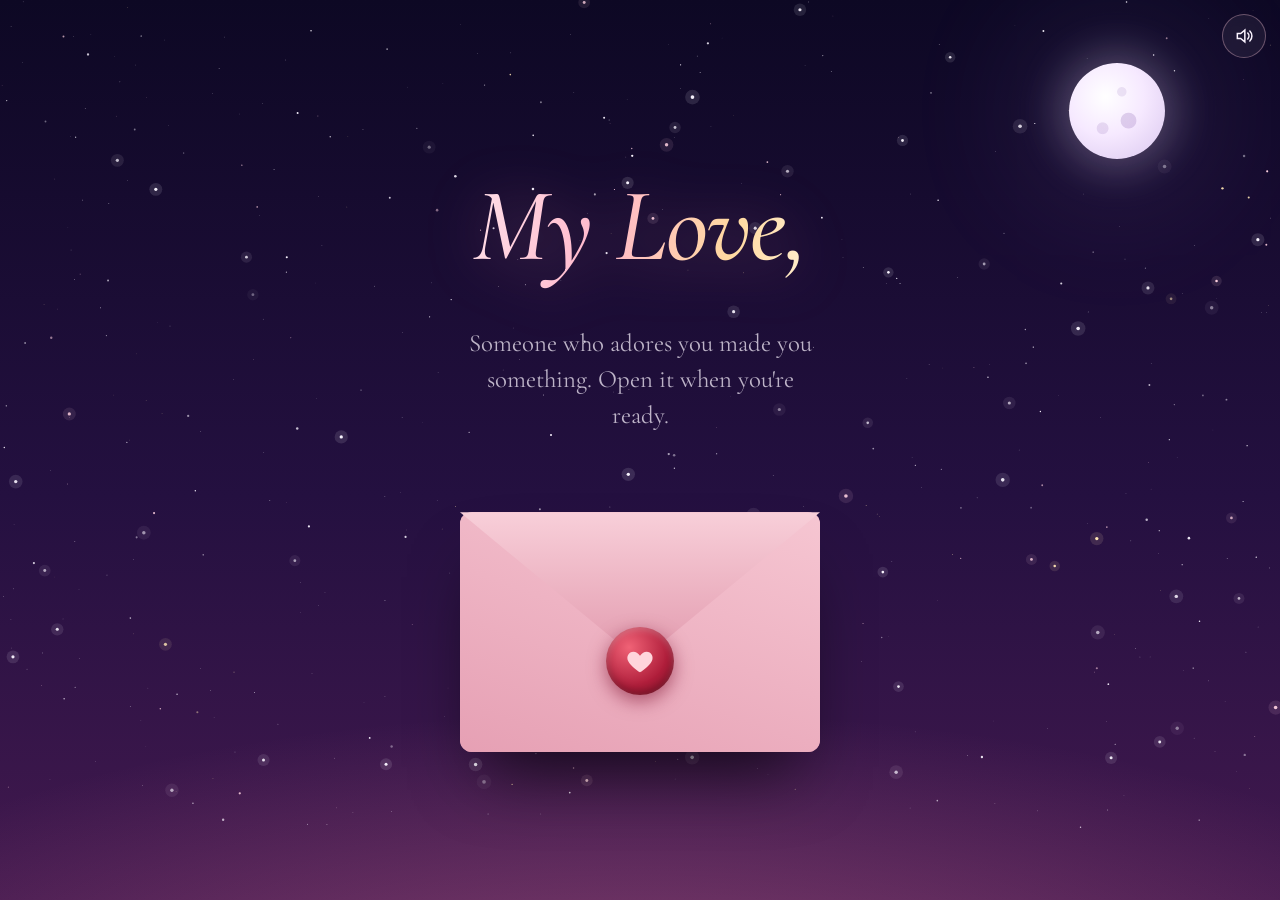
==== commit a3cb691e: "Update Happy Birthday, Ms. Darling.html" ====
--- a/Happy Birthday, Ms. Darling.html
+++ b/Happy Birthday, Ms. Darling.html
@@ -1,842 +1,729 @@
-<!doctype html>
+<!DOCTYPE html>
 <html lang="en">
 <head>
-<meta charset="utf-8">
+<meta charset="UTF-8">
 <meta name="viewport" content="width=device-width, initial-scale=1, viewport-fit=cover">
-<meta name="theme-color" content="#1a0f2e">
-<title>Happy Birthday, Ms. Darling</title>
+<title>Happy Birthday, My Love</title>
 <link rel="preconnect" href="https://fonts.googleapis.com">
 <link rel="preconnect" href="https://fonts.gstatic.com" crossorigin>
-<link href="https://fonts.googleapis.com/css2?family=Cormorant+Garamond:ital,wght@0,400;0,500;0,600;1,400;1,500&family=Pinyon+Script&display=swap" rel="stylesheet">
+<link href="https://fonts.googleapis.com/css2?family=Caveat:wght@500;600&family=Cormorant+Garamond:ital,wght@0,400;0,500;0,600;1,400;1,500;1,600&display=swap" rel="stylesheet">
 <style>
+/* Personal details live in the CONFIG block inside the script at the bottom. */
 :root{
-  --night:#1a0f2e; --night-2:#2d1a4a; --gold:#f6c46a; --rose:#e98fa8; --rose-deep:#b8627d;
-  --lilac:#b9a3e3; --moon:#f7ecdf; --ink:#3b2340;
-  --serif:"Cormorant Garamond","Iowan Old Style",Georgia,serif;
-  --script:"Pinyon Script","Snell Roundhand","Apple Chancery",cursive;
-  --sat:env(safe-area-inset-top,0px); --sab:env(safe-area-inset-bottom,0px);
-  --sal:env(safe-area-inset-left,0px); --sar:env(safe-area-inset-right,0px);
+  --night-top:#0D0824;
+  --night-mid:#241040;
+  --night-low:#43194F;
+  --blush:#FF9DB5;
+  --rose:#E0485F;
+  --amber:#FFB347;
+  --moon:#FBF4FF;
+  --ink:#5A1F3C;
+  --paper:#FFF8F2;
+  --text:#FBF4FF;
+  --muted:rgba(251,244,255,.72);
+  --serif:"Cormorant Garamond", "Iowan Old Style", Georgia, "Times New Roman", serif;
+  --hand:"Caveat", "Segoe Print", "Bradley Hand", cursive;
   box-sizing:border-box;
-  padding-top:var(--sat);
-  padding-bottom:var(--sab);
-  color-scheme:dark;
-}
-@media (prefers-color-scheme: dark){ :root:not([data-theme="light"]){ --night:#1a0f2e; } }
-:root[data-theme="dark"]{ --night:#1a0f2e; }
+  padding-top:env(safe-area-inset-top,0px);
+  padding-bottom:env(safe-area-inset-bottom,0px);
+}
+@media (prefers-color-scheme: dark){ :root:not([data-theme="light"]){ --text:#FBF4FF; --muted:rgba(251,244,255,.72); } }
+:root[data-theme="dark"]{ --text:#FBF4FF; --muted:rgba(251,244,255,.72); }
 *,*::before,*::after{box-sizing:inherit}
-html{height:100%;scroll-padding-top:var(--sat);-webkit-text-size-adjust:100%;text-size-adjust:100%;touch-action:manipulation}
+html{height:100%;scroll-padding-top:env(safe-area-inset-top,0px)}
 body{
-  margin:0;height:100%;overflow:hidden;user-select:none;-webkit-user-select:none;-webkit-tap-highlight-color:transparent;
-  touch-action:manipulation;
-  background-color:var(--night);
-  background-image:radial-gradient(120% 90% at 50% 115%,var(--night-2),var(--night) 62%);
-  color:var(--moon);font-family:var(--serif);-webkit-font-smoothing:antialiased;
-}
-#sky{position:fixed;inset:0;width:100%;height:100%;z-index:0;pointer-events:none}
-
-/* Scrollable stage: content is centred when it fits, scrolls (never clips) when it doesn't */
-.stage{
-  position:relative;z-index:1;height:100%;
-  overflow-x:hidden;overflow-y:auto;-webkit-overflow-scrolling:touch;overscroll-behavior:contain;
-  display:flex;flex-direction:column;
-  padding:clamp(56px,9vh,76px) calc(16px + var(--sar)) clamp(44px,8vh,64px) calc(16px + var(--sal));
-}
-.scene{display:none;flex-direction:column;align-items:center;text-align:center;
-  gap:clamp(10px,2.4vh,20px);width:100%;max-width:40rem;margin:auto;flex-shrink:0}
-.scene.on{display:flex;animation:sceneIn 1s ease both}
-/* blur would trap the fixed balloon layer inside the scene, so balloons only fade */
-.scene[data-scene="balloons"].on{animation:fadeIn .8s ease both}
-@keyframes sceneIn{from{opacity:0;filter:blur(8px)}}
+  margin:0;height:100%;overflow:hidden;color:var(--text);font-family:var(--serif);
+  background:
+    radial-gradient(120% 60% at 50% 115%, rgba(255,140,170,.35), transparent 60%),
+    linear-gradient(180deg,var(--night-top) 0%,var(--night-mid) 55%,var(--night-low) 100%);
+  background-color:var(--night-top);
+  -webkit-font-smoothing:antialiased;
+  -webkit-tap-highlight-color:transparent;
+}
+canvas{position:fixed;inset:0;pointer-events:none}
+#sky{z-index:0}
+#fx{z-index:3}
+#confetti{z-index:6}
+.moon{
+  position:fixed;z-index:0;top:calc(env(safe-area-inset-top,0px) + 7%);right:9%;
+  width:clamp(52px,9vw,96px);aspect-ratio:1;border-radius:50%;
+  background:radial-gradient(circle at 38% 35%,#fff 0%,#F6E9FF 45%,#D9C6EE 100%);
+  box-shadow:0 0 40px 10px rgba(246,233,255,.25),0 0 140px 40px rgba(200,170,255,.12);
+}
+.moon::after{content:"";position:absolute;inset:0;border-radius:50%;
+  background:radial-gradient(circle at 62% 60%,rgba(170,140,200,.35) 0 9%,transparent 10%),
+             radial-gradient(circle at 35% 68%,rgba(170,140,200,.25) 0 6%,transparent 7%),
+             radial-gradient(circle at 55% 30%,rgba(170,140,200,.2) 0 5%,transparent 6%)}
+
+/* ---------- scenes ---------- */
+.scene{
+  position:fixed;inset:0;z-index:4;display:flex;flex-direction:column;align-items:center;justify-content:center;
+  text-align:center;gap:1.4rem;
+  padding:calc(env(safe-area-inset-top,0px) + 28px) 22px calc(env(safe-area-inset-bottom,0px) + 28px);
+  opacity:0;visibility:hidden;transform:scale(1.04);filter:blur(6px);
+  transition:opacity 1s ease,transform 1.2s cubic-bezier(.2,.8,.2,1),filter 1s ease,visibility 0s 1s;
+}
+.scene.active{opacity:1;visibility:visible;transform:none;filter:none;transition:opacity 1s ease .25s,transform 1.2s cubic-bezier(.2,.8,.2,1) .25s,filter 1s ease .25s,visibility 0s}
 h1,h2,p{margin:0}
-.lead{font-weight:500;font-size:clamp(2.1rem,min(9vw,11vh),4.8rem);line-height:1.05;letter-spacing:-.01em}
-.title{font-weight:500;font-size:clamp(1.6rem,min(7vw,8vh),3.2rem);line-height:1.1}
-.sub{font-style:italic;font-size:clamp(1.05rem,.95rem + .9vw,1.5rem);opacity:.82;max-width:28rem;line-height:1.45}
-.hint{font-style:italic;font-size:clamp(.95rem,.9rem + .3vw,1.1rem);opacity:.65;min-height:1.4em}
-.row{display:flex;flex-wrap:wrap;gap:12px;justify-content:center;align-items:center}
-
+.display{font-style:italic;font-weight:500;font-size:clamp(3rem,11vw,6.5rem);line-height:1.5em;letter-spacing:-.01em;
+  background:linear-gradient(100deg,#FFE3EC 0%,#FFB8CB 40%,#FFD9A0 75%,#FFF1D6 100%);-webkit-background-clip:text;background-clip:text;color:transparent;
+  filter:drop-shadow(0 4px 30px rgba(255,150,180,.35));padding:0 .08em}
+.lede{font-size:clamp(1.2rem,3.6vw,1.55rem);line-height:1.45;color:var(--muted);max-width:30ch}
 .btn{
-  font:500 clamp(1.05rem,.95rem + .4vw,1.25rem)/1 var(--serif);color:var(--night);background:var(--gold);
-  border:0;padding:.8em 1.7em;min-height:44px;border-radius:999px;cursor:pointer;touch-action:manipulation;
-  box-shadow:0 0 30px rgba(246,196,106,.35);transition:transform .2s,box-shadow .3s,opacity .3s;
-}
-@media (hover:hover){ .btn:hover{transform:translateY(-1px);box-shadow:0 0 44px rgba(246,196,106,.6)} }
+  font:italic 500 1.3rem/1 var(--serif);color:var(--text);cursor:pointer;
+  padding:.85rem 1.7rem;border-radius:999px;border:1px solid rgba(255,200,215,.45);
+  background:rgba(255,255,255,.07);backdrop-filter:blur(8px);-webkit-backdrop-filter:blur(8px);
+  box-shadow:inset 0 1px 0 rgba(255,255,255,.15);
+  transition:background .3s,box-shadow .3s,transform .2s;
+}
+.btn:hover{background:rgba(255,255,255,.13);box-shadow:0 0 30px 2px rgba(255,157,181,.35),inset 0 1px 0 rgba(255,255,255,.2)}
 .btn:active{transform:scale(.97)}
-.btn:disabled{opacity:.6;cursor:default;transform:none}
-.btn.ghost{background:transparent;color:var(--moon);border:1px solid rgba(247,236,223,.35);box-shadow:none;font-size:clamp(1rem,.95rem + .3vw,1.1rem)}
-button:focus-visible,input:focus-visible{outline:2px solid var(--moon);outline-offset:4px}
-.later{animation:fadeIn 1s ease both;animation-delay:var(--d,0s)}
-@keyframes fadeIn{from{opacity:0}}
-.hidden{display:none!important}
-
-.sound{
-  position:fixed;z-index:5;top:calc(12px + var(--sat));right:calc(12px + var(--sar));
-  font:italic 1rem var(--serif);color:var(--moon);background:rgba(26,15,46,.5);min-height:36px;
-  border:1px solid rgba(247,236,223,.25);border-radius:999px;padding:.45em 1em;cursor:pointer;
-  -webkit-backdrop-filter:blur(6px);backdrop-filter:blur(6px)
-}
-.progress{position:fixed;z-index:5;left:50%;bottom:calc(16px + var(--sab));transform:translateX(-50%);display:flex;gap:8px;pointer-events:none}
-.progress i{width:7px;height:7px;border-radius:50%;background:rgba(247,236,223,.25);transition:background .4s,width .4s}
-.progress i.on{background:var(--gold);width:22px;border-radius:4px}
-
-/* ---------- Intro: hold the heart ---------- */
-.hold{position:relative;width:clamp(96px,min(32vw,22vh),150px);aspect-ratio:1;border:0;background:none;padding:0;cursor:pointer;margin-top:10px;touch-action:none;-webkit-touch-callout:none}
-.hold svg{position:absolute;inset:0;width:100%;height:100%;overflow:visible}
-.hold .outline{fill:none;stroke:rgba(247,236,223,.55);stroke-width:.8}
-.hold .fill{fill:var(--rose);clip-path:inset(calc((1 - var(--p,0)) * 100%) 0 0 0);filter:drop-shadow(0 0 10px rgba(233,143,168,.8))}
-.hold::before{content:"";position:absolute;inset:18%;border-radius:50%;border:1px solid rgba(233,143,168,.5);animation:ring 2.2s ease-out infinite}
-@keyframes ring{from{transform:scale(.7);opacity:1}to{transform:scale(1.7);opacity:0}}
-.hold.pressing svg{animation:beat .6s ease-in-out infinite}
-@keyframes beat{50%{transform:scale(1.08)}}
-
-/* ---------- Cake (everything inside scales with the cake's own width) ---------- */
-.cake{position:relative;width:min(80vw,48vh,400px);aspect-ratio:330/300;margin-top:clamp(24px,5vh,40px);container-type:inline-size}
-.cake.cuttable{cursor:crosshair;touch-action:none}
-.plate{position:absolute;left:0;right:0;bottom:2%;height:10%;border-radius:50%;
-  background:radial-gradient(ellipse at 50% 40%,#fff6ea,#cdbfd9 70%);box-shadow:0 14px 40px rgba(0,0,0,.45)}
-.cake-body{position:absolute;inset:0;transform-origin:50% 95%;transition:transform 1s cubic-bezier(.2,.8,.2,1)}
-.cake-body.split-l{transform:translateX(-6cqw) rotate(-4deg)}
-.cake-body.split-r{transform:translateX(6cqw) rotate(4deg)}
-.tier{position:absolute;border-radius:16px 16px 10px 10px;overflow:hidden}
-.tier::before{content:"";position:absolute;left:0;right:0;top:0;height:22px;
-  background:radial-gradient(circle at 11px 2px,var(--moon) 10px,transparent 11px) 0 0/22px 22px repeat-x}
-.tier::after{content:"";position:absolute;left:0;right:0;top:0;height:6px;background:var(--moon)}
-.tier.bottom{left:5%;width:90%;bottom:8%;height:33%;background:linear-gradient(#a58fd8,#7d64b8)}
-.tier.top{left:18%;width:64%;bottom:39%;height:25%;background:linear-gradient(#f4c3d1,#d98ea5)}
-.tier .dots{position:absolute;left:8%;right:8%;bottom:22%;height:8px;
-  background:radial-gradient(circle,var(--gold) 3px,transparent 4px) 0 0/26px 8px repeat-x;opacity:.9}
-.candles{position:absolute;left:20%;width:60%;bottom:62%;display:flex;justify-content:space-evenly;align-items:flex-end}
-.candle{position:relative;width:11px;width:3.4cqw;height:var(--hp,50px);height:calc(var(--h,15) * 1cqw);
-  padding:0;border:0;cursor:pointer;border-radius:3px 3px 1px 1px;
-  background:repeating-linear-gradient(135deg,var(--moon) 0 6px,var(--rose) 6px 12px);box-shadow:inset -2px 0 0 rgba(0,0,0,.12)}
-/* bigger invisible tap target for small screens */
-.candle::before{content:"";position:absolute;left:-10px;right:-10px;top:-40px;bottom:0}
-.wick{position:absolute;left:50%;top:-8px;top:-2.5cqw;width:2px;height:9px;height:2.8cqw;margin-left:-1px;background:#3a2a2a;border-radius:1px}
-.fw{position:absolute;left:50%;bottom:calc(100% + 5px);bottom:calc(100% + 1.6cqw);width:0;height:0;transform:rotate(var(--lean,0deg));transition:transform .12s linear}
-.flame{position:absolute;left:-8px;left:-2.5cqw;bottom:0;width:16px;width:5cqw;height:30px;height:9.4cqw;opacity:0;transform:scale(0);transform-origin:50% 100%;
-  border-radius:50% 50% 50% 50%/62% 62% 38% 38%;
-  background:radial-gradient(ellipse at 50% 78%,#fffbe8 0 18%,#ffd98a 38%,#f39a45 68%,rgba(232,116,59,0) 76%);
-  filter:drop-shadow(0 0 10px rgba(255,200,110,.9));transition:opacity .25s,transform .35s cubic-bezier(.3,1.6,.5,1)}
-.flame::after{content:"";position:absolute;left:50%;top:40%;width:120px;height:120px;margin:-60px 0 0 -60px;border-radius:50%;
-  background:radial-gradient(circle,rgba(246,196,106,.28),transparent 65%);pointer-events:none}
-.candle.lit .flame{opacity:1;transform:scale(1);animation:flicker .12s ease-in-out infinite alternate}
-@keyframes flicker{0%{transform:scale(1,1) skewX(0)}50%{transform:scale(.96,1.05) skewX(2deg)}100%{transform:scale(1.03,.97) skewX(-2deg)}}
-.puff{position:absolute;left:50%;bottom:calc(100% + 6px);width:10px;height:10px;margin-left:-5px;border-radius:50%;
-  background:rgba(220,210,235,.55);filter:blur(3px);animation:puff 1.8s ease-out forwards;animation-delay:var(--pd,0s);pointer-events:none}
-@keyframes puff{to{transform:translate(var(--px,0px),-80px) scale(3.2);opacity:0}}
-.knife{position:absolute;z-index:6;width:3px;margin-left:-1.5px;border-radius:2px;pointer-events:none;opacity:0;
-  background:linear-gradient(transparent,#fff 20%,#fff 80%,transparent);box-shadow:0 0 14px #fff,0 0 30px var(--gold)}
-
-/* ---------- Reveal ---------- */
-.hb{font-style:italic;font-weight:400;font-size:clamp(1.5rem,min(5.4vw,6.5vh),2.6rem);opacity:.9;animation:fadeIn 1.2s ease both}
-.name{font-family:var(--script);font-weight:400;font-size:clamp(2.8rem,min(14vw,20vh),8rem);line-height:1.15;max-width:100%}
-.name span{display:inline-block;padding:0 .05em;
-  background:linear-gradient(100deg,var(--gold) 15%,#fff4d6 35%,var(--rose) 60%,var(--gold) 85%) 0 0/250% 100%;
-  -webkit-background-clip:text;background-clip:text;color:transparent;
-  animation:letterIn 1.1s cubic-bezier(.2,.8,.2,1) both,shimmer 5s linear infinite;
-  animation-delay:calc(var(--i) * 90ms + .5s),0s}
-@keyframes letterIn{from{opacity:0;transform:translateY(.35em) scale(.7) rotate(-6deg);filter:blur(10px)}}
-@keyframes shimmer{to{background-position:-250% 0}}
-
-/* ---------- Balloons ---------- */
-.balloon-layer{position:fixed;inset:0;z-index:0}
-.scene[data-scene="balloons"] > :not(.balloon-layer){position:relative;z-index:1;pointer-events:none}
-.scene[data-scene="balloons"] > button{pointer-events:auto}
-.bw{position:absolute;animation:riseIn 1.6s cubic-bezier(.2,.8,.2,1) both;animation-delay:var(--rd)}
-@keyframes riseIn{from{transform:translateY(80vh)}}
-.balloon{position:relative;display:block;width:clamp(48px,min(14vw,16vh),96px);aspect-ratio:5/6;border:0;padding:0;cursor:pointer;touch-action:manipulation;
-  border-radius:50% 50% 48% 48%/55% 55% 45% 45%;
-  background:radial-gradient(circle at 32% 27%,rgba(255,255,255,.75) 0 5%,transparent 17%),var(--c);
-  box-shadow:inset -8px -12px 20px rgba(0,0,0,.2);transform-origin:50% 130%;
-  animation:bob var(--dur) ease-in-out infinite alternate}
-.balloon::before{content:"";position:absolute;left:50%;top:99%;margin-left:-5px;border:5px solid transparent;border-bottom:7px solid var(--c);transform:rotate(180deg)}
-.balloon::after{content:"";position:absolute;left:50%;top:112%;width:1px;height:clamp(36px,9vh,80px);background:rgba(247,236,223,.35)}
-@keyframes bob{from{transform:translateY(-9px) rotate(-5deg)}to{transform:translateY(9px) rotate(5deg)}}
-.balloon.popped{animation:popb .22s ease-out forwards;pointer-events:none}
-@keyframes popb{to{transform:scale(1.5);opacity:0}}
-.days{font:600 clamp(4rem,min(26vw,28vh),11rem)/1 var(--serif);letter-spacing:-.03em;
-  background:linear-gradient(180deg,#fff4d6,var(--gold) 55%,var(--rose));-webkit-background-clip:text;background-clip:text;color:transparent;
-  filter:drop-shadow(0 0 30px rgba(246,196,106,.35));font-variant-numeric:tabular-nums}
-
-/* ---------- Gift & letter ---------- */
-.gift{position:relative;width:min(52vw,32vh,240px);aspect-ratio:1;border:0;background:none;padding:0;cursor:pointer;margin-top:clamp(34px,7vh,60px);container-type:inline-size}
-.gift .box{position:absolute;left:7%;right:7%;bottom:0;height:66%;border-radius:6px;background:linear-gradient(#a58fd8,#7d64b8);box-shadow:0 30px 60px rgba(0,0,0,.45)}
-.gift .box::before{content:"";position:absolute;left:50%;top:0;bottom:0;width:16%;transform:translateX(-50%);background:var(--gold)}
-.gift .lid{position:absolute;left:0;right:0;top:22%;height:17%;z-index:2;border-radius:6px;background:linear-gradient(#c3aef0,#8f76c9);
-  transition:transform 1s cubic-bezier(.3,1.3,.5,1),opacity 1s ease .2s}
-.gift .lid::before{content:"";position:absolute;left:50%;top:0;bottom:0;width:15%;transform:translateX(-50%);background:var(--gold)}
-.bow{position:absolute;left:50%;bottom:92%;width:0;height:0}
-.bow::before,.bow::after{content:"";position:absolute;bottom:0;width:46px;width:22cqw;height:30px;height:14cqw;border:8px solid var(--gold);border-width:3.8cqw;border-radius:50%}
-.bow::before{right:0;transform:rotate(-25deg);transform-origin:right bottom}
-.bow::after{left:0;transform:rotate(25deg);transform-origin:left bottom}
-.gift.shake{animation:shake .5s ease}
-@keyframes shake{20%{transform:rotate(-7deg)}40%{transform:rotate(6deg)}60%{transform:rotate(-4deg)}80%{transform:rotate(2deg)}}
-.gift.open .lid{transform:translate(30%,-90cqw) rotate(40deg);opacity:0}
-.gift.open{animation:none}
-
-.envelope{position:relative;width:min(86vw,66vh,380px);aspect-ratio:3/2;border:0;padding:0;margin-top:clamp(40px,9vh,76px);cursor:pointer;
-  background:var(--rose-deep);border-radius:8px;box-shadow:0 30px 70px rgba(0,0,0,.5);animation:envIn 1s cubic-bezier(.2,.8,.2,1) both}
-@keyframes envIn{from{transform:translateY(60px) scale(.6);opacity:0}}
-.peek{position:absolute;left:6%;right:6%;top:6%;bottom:6%;z-index:1;border-radius:4px;background:var(--moon);
-  display:grid;place-items:start center;padding-top:8%;font:clamp(1.4rem,5vw,2rem) var(--script);color:var(--ink);transition:transform 1s cubic-bezier(.2,.8,.2,1) .45s}
-.front{position:absolute;inset:0;z-index:2;border-radius:8px;background:linear-gradient(160deg,#ec9db2,#c46e89);clip-path:polygon(0 0,50% 54%,100% 0,100% 100%,0 100%)}
-.flap{position:absolute;left:0;right:0;top:0;height:60%;z-index:3;transform-origin:top;background:linear-gradient(#dc8aa1,#b35f7a);
-  clip-path:polygon(0 0,100% 0,50% 100%);transition:transform .6s ease,z-index 0s .3s}
-.seal{position:absolute;z-index:4;left:50%;top:60%;width:clamp(36px,12%,48px);aspect-ratio:1;transform:translate(-50%,-50%);border-radius:50%;
-  background:radial-gradient(circle at 35% 30%,#ffe2a3,var(--gold) 45%,#c48a2c);display:grid;place-items:center;
-  color:#8a4d2a;font-size:1.3rem;box-shadow:0 4px 10px rgba(0,0,0,.35);transition:opacity .3s,transform .3s}
-.envelope.open .flap{transform:rotateX(180deg);z-index:0}
-.envelope.open .seal{opacity:0;transform:translate(-50%,-50%) scale(.6)}
-.envelope.open .peek{transform:translateY(-58%)}
-
-.paper{position:relative;width:min(100%,38rem);
-  max-height:max(240px,calc(100vh - 180px));max-height:max(240px,calc(100dvh - 180px));
-  overflow:auto;overscroll-behavior:contain;-webkit-overflow-scrolling:touch;text-align:left;color:var(--ink);
-  background:radial-gradient(120% 80% at 0 0,#fffaf2,var(--moon) 60%,#efdccb);
-  padding:clamp(20px,6vw,48px);border-radius:6px;box-shadow:0 40px 90px rgba(0,0,0,.55);
-  font-size:clamp(1.08rem,1rem + .5vw,1.32rem);line-height:1.62;user-select:text;-webkit-user-select:text;
-  overflow-wrap:break-word;animation:paperIn 1s cubic-bezier(.2,.8,.2,1) both}
-@keyframes paperIn{from{transform:translateY(40px) rotate(-2deg);opacity:0}}
-.paper::before{content:"";position:absolute;inset:10px;border:1px solid rgba(184,98,125,.25);border-radius:3px;pointer-events:none}
-.paper .dear{font:clamp(1.9rem,1.4rem + 2.5vw,2.8rem)/1.2 var(--script);margin-bottom:.35em;color:var(--rose-deep)}
-.paper p+p{margin-top:.75em}
-.paper p.big{font:clamp(1.6rem,1.2rem + 2vw,2.3rem)/1.3 var(--script);color:var(--rose-deep)}
-.paper p.typing::after{content:"";display:inline-block;width:1px;height:1em;margin-left:2px;vertical-align:-.12em;background:var(--ink);animation:blink .8s steps(1) infinite}
+:focus-visible{outline:2px solid var(--amber);outline-offset:4px}
+.reveal{opacity:0;pointer-events:none;transform:translateY(10px);transition:opacity .9s ease,transform .9s ease}
+.reveal.show{opacity:1;pointer-events:auto;transform:none}
+.row{display:flex;gap:.8rem;flex-wrap:wrap;justify-content:center}
+
+#mute{
+  position:fixed;z-index:9;top:calc(env(safe-area-inset-top,0px) + 14px);right:14px;
+  width:44px;height:44px;border-radius:50%;border:1px solid rgba(255,200,215,.35);background:rgba(255,255,255,.06);
+  color:var(--text);cursor:pointer;display:grid;place-items:center;backdrop-filter:blur(6px);-webkit-backdrop-filter:blur(6px)
+}
+#mute svg{width:20px;height:20px}
+#mute .off{display:none}#mute[aria-pressed="true"] .on{display:none}#mute[aria-pressed="true"] .off{display:block}
+
+/* ---------- 1. envelope ---------- */
+.envelope{position:relative;width:min(360px,80vw);aspect-ratio:3/2;perspective:1000px;margin-top:3.5rem;animation:bob 4.5s ease-in-out infinite}
+.env-back{position:absolute;inset:0;border-radius:12px;background:linear-gradient(160deg,#F4BCCA,#D98BA3);box-shadow:0 40px 70px -25px rgba(0,0,0,.7)}
+.env-card{
+  position:absolute;left:7%;right:7%;top:7%;bottom:7%;z-index:2;border-radius:6px;background:var(--paper);
+  display:flex;flex-direction:column;align-items:center;justify-content:flex-start;padding-top:12%;
+  color:var(--ink);box-shadow:0 2px 8px rgba(90,31,60,.15);
+  transition:transform 1.2s cubic-bezier(.2,.9,.2,1) .55s;
+}
+.env-card b{font:italic 600 clamp(1.3rem,5vw,1.8rem)/1.1 var(--serif)}
+.env-card span{font:500 1.35rem var(--hand);color:#A0476B;margin-top:.3rem}
+.env-pocket{position:absolute;inset:0;z-index:3;border-radius:12px;background:linear-gradient(20deg,#E6A0B4,#F6C6D2);clip-path:polygon(0 0,50% 54%,100% 0,100% 100%,0 100%)}
+.env-flap{position:absolute;left:0;right:0;top:0;height:62%;z-index:4;background:linear-gradient(180deg,#F8CFD9,#E29AAE);
+  clip-path:polygon(0 0,100% 0,50% 100%);transform-origin:top center;transition:transform .8s cubic-bezier(.5,0,.3,1),z-index 0s .4s}
+.seal{
+  position:absolute;left:50%;top:62%;z-index:5;width:68px;height:68px;margin:-34px 0 0 -34px;border-radius:50%;border:0;cursor:pointer;
+  background:radial-gradient(circle at 34% 30%,#F06276,#B01E3B 60%,#7C0F26);color:#FFD5DC;
+  box-shadow:0 6px 18px rgba(120,10,40,.55),inset 0 -4px 8px rgba(0,0,0,.25),inset 0 3px 6px rgba(255,255,255,.25);
+  display:grid;place-items:center;transition:transform .45s ease,opacity .45s ease;animation:sealPulse 2.2s ease-in-out infinite
+}
+.seal svg{width:30px;height:30px}
+.envelope.open{animation:none}
+.envelope.open .seal{transform:scale(0) rotate(60deg);opacity:0;animation:none}
+.envelope.open .env-flap{transform:rotateX(180deg);z-index:1}
+.envelope.open .env-card{transform:translateY(-58%)}
+@keyframes bob{50%{transform:translateY(-10px) rotate(-1deg)}}
+@keyframes sealPulse{50%{box-shadow:0 6px 30px rgba(240,98,118,.8),inset 0 -4px 8px rgba(0,0,0,.25),inset 0 3px 6px rgba(255,255,255,.25)}}
+
+/* ---------- 2. cake ---------- */
+.cake-wrap{position:relative;width:min(320px,76vw);--lit:1;margin-top:1rem}
+.cake-wrap::before{content: "";position: absolute;right: 50%;top: 0px;width: 260%;height: 260px;transform: translateX(-50%);pointer-events: none;background: radial-gradient(ellipse at 50% 30%, rgba(255, 180, 90, .32), transparent 60%);
+opacity: var(--lit);transition: opacity .6s;rotate: -180deg;}
+.candles{position:relative;z-index:2;display:flex;justify-content:center;align-items:flex-end;gap:clamp(12px,3.4vw,20px);height:92px;margin-bottom:-8px}
+.candle{position:relative;width:12px;height:54px;padding:0;border:0;border-radius:3px 3px 1px 1px;cursor:pointer;
+  background:repeating-linear-gradient(135deg,#FFF 0 6px,#9ED8EA 6px 12px);box-shadow:inset -3px 0 0 rgba(0,0,0,.08)}
+.candle:nth-child(3n+2){background:repeating-linear-gradient(135deg,#FFF 0 6px,#F7A9C0 6px 12px)}
+.candle:nth-child(3n){background:repeating-linear-gradient(135deg,#FFF 0 6px,#FFD98A 6px 12px)}
+.candle::before{content:"";position:absolute;inset:-40px -10px -6px}
+.candle::after{content:"";position:absolute;left:50%;top:-7px;width:2px;height:8px;margin-left:-1px;background:#3a2a2a;border-radius:1px}
+.flame{position:absolute;left:50%;bottom:calc(100% + 4px);width:15px;height:28px;margin-left:-7.5px;border-radius:50% 50% 50% 50%/60% 60% 40% 40%;
+  background:radial-gradient(ellipse at 50% 78%,#fff 0 18%,#FFE38A 34%,#FFA23A 62%,rgba(255,90,40,0) 72%);
+  transform-origin:50% 92%;animation:flicker var(--f,.16s) ease-in-out infinite alternate;
+  filter:drop-shadow(0 0 6px #FFB347) drop-shadow(0 0 18px rgba(255,150,60,.75));transition:opacity .35s,transform .35s}
+.candles.wind .flame{animation:none;transform:skewX(-24deg) scaleY(.75)}
+.candle.out .flame{opacity:0;transform:scale(.1) translateY(8px);animation:none}
+.smoke{position:absolute;left:50%;bottom:100%;width:8px;height:8px;border-radius:50%;background:rgba(225,220,240,.65);filter:blur(3px);opacity:0}
+.candle.out .smoke{animation:smoke 1.8s ease-out forwards}
+@keyframes flicker{0%{transform:scaleY(1) skewX(0)}50%{transform:scaleY(1.1) skewX(3deg)}100%{transform:scaleY(.94) skewX(-3deg)}}
+@keyframes smoke{0%{opacity:.85;transform:translate(-50%,0) scale(1)}100%{opacity:0;transform:translate(-20%,-80px) scale(4.5)}}
+.cake{display:flex;flex-direction:column;align-items:center}
+.tier{position:relative;border-radius:14px 14px 10px 10px;
+  background:
+    radial-gradient(circle at 18% 62%,#FFE38A 0 2px,transparent 3px),radial-gradient(circle at 34% 80%,#9ED8EA 0 2px,transparent 3px),
+    radial-gradient(circle at 52% 58%,#fff 0 2px,transparent 3px),radial-gradient(circle at 70% 76%,#FFE38A 0 2px,transparent 3px),
+    radial-gradient(circle at 86% 60%,#9ED8EA 0 2px,transparent 3px),
+    linear-gradient(90deg,#D96C8B,#F2A4B8 30%,#FBCFD9 50%,#F1A0B5 72%,#C85C7C)}
+.tier.top{width:62%;height:76px;z-index:1}
+.tier.bottom{width:100%;height:104px;margin-top:-2px}
+.icing{position:absolute;left:-3px;right:-3px;top:-6px;height:24px;border-radius:14px 14px 4px 4px;background:linear-gradient(#FFFFFF,#FFEFF3)}
+.icing::after{content:"";position:absolute;left:0;right:0;top:100%;height:20px;background:radial-gradient(ellipse 9px 14px at 50% 0,#FFEFF3 98%,transparent) 0 0/22px 20px repeat-x}
+.plate{width:120%;height:18px;margin-top:-6px;border-radius:50%;background:linear-gradient(#F2ECFB,#A99DD0);box-shadow:0 22px 34px -12px rgba(0,0,0,.7)}
+.cake-note{font-size:1.15rem;color:var(--muted);min-height:1.5em}
+
+/* ---------- 3. sky name ---------- */
+#sky-scene{justify-content:space-between}
+.whisper{font-style:italic;font-size:1.15rem;color:var(--muted)}
+
+/* ---------- 4. letter ---------- */
+.paper{
+  position:relative;width:min(560px,92vw);max-height:72vh;overflow:auto;text-align:left;cursor:pointer;
+  padding:clamp(1.6rem,5vw,2.8rem);border-radius:4px;color:var(--ink);
+  background:
+    repeating-linear-gradient(180deg,transparent 0 2.05rem,rgba(160,71,107,.13) 2.05rem calc(2.05rem + 1px)),
+    linear-gradient(135deg,#FFFBF6,#FBEFE6);
+  box-shadow:0 50px 90px -30px rgba(0,0,0,.8),0 0 0 1px rgba(255,255,255,.4) inset;
+  transform:rotate(-1.2deg);
+}
+.paper h2{font:600 2.2rem/1 var(--hand);color:#A0476B;margin-bottom:.6rem}
+#letterBody{font:500 clamp(1.35rem,4vw,1.6rem)/2.05rem var(--hand);white-space:pre-wrap;min-height:6em}
+#letterBody.typing::after{content:"";display:inline-block;width:2px;height:1.2em;margin-left:2px;vertical-align:-.2em;background:#A0476B;animation:blink .8s steps(1) infinite}
+.sign{font:600 1.8rem var(--hand);color:#A0476B;text-align:right;margin-top:.8rem;opacity:0;transition:opacity 1s}
+.sign.show{opacity:1}
 @keyframes blink{50%{opacity:0}}
-.skip{position:sticky;bottom:-10px;display:block;margin:14px 0 0 auto;min-height:36px;font:italic .95rem var(--serif);color:var(--rose-deep);background:none;border:0;cursor:pointer;opacity:.75}
-
-/* ---------- Finale ---------- */
-.scene[data-scene="finale"]{margin:auto auto 2vh}
-.finale-line{font-style:italic;font-size:clamp(1.25rem,1rem + 1.6vw,2rem);line-height:1.35;max-width:26rem}
-.wish{display:flex;flex-wrap:wrap;gap:8px;width:min(100%,28rem)}
-.wish input{flex:1 1 180px;min-width:0;font:italic max(16px,1.15rem) var(--serif);color:var(--moon);background:rgba(247,236,223,.08);
-  border:1px solid rgba(247,236,223,.3);border-radius:999px;padding:.7em 1.1em;min-height:44px;user-select:text;-webkit-user-select:text}
-.wish input::placeholder{color:rgba(247,236,223,.5)}
-.wish .btn{flex:0 0 auto;padding:.7em 1.2em;white-space:nowrap}
-.lantern{position:fixed;z-index:4;left:50%;bottom:18vh;width:clamp(40px,7vmin,60px);aspect-ratio:54/70;transform:translateX(-50%);pointer-events:none;
-  border-radius:40% 40% 18% 18%;background:radial-gradient(ellipse at 50% 70%,#fff3cf,var(--gold) 45%,#e0873e);
-  box-shadow:0 0 40px 10px rgba(246,196,106,.55);animation:lanternUp 5.5s cubic-bezier(.4,0,.6,1) forwards}
-.lantern span{position:absolute;top:100%;left:50%;transform:translateX(-50%);margin-top:10px;white-space:nowrap;
-  font:italic 1rem var(--serif);color:var(--moon);max-width:70vw;overflow:hidden;text-overflow:ellipsis}
-@keyframes lanternUp{
-  0%{transform:translate(-50%,0) scale(1)}
-  30%{transform:translate(calc(-50% - 14px),-18vh) scale(.9)}
-  60%{transform:translate(calc(-50% + 12px),-34vh) scale(.6)}
-  100%{transform:translate(-50%,var(--rise)) scale(.12);opacity:0}}
-
-/* ---------- Breakpoints ---------- */
-@media (max-width:360px){
-  .wish .btn{flex:1 1 100%}
-  .sound{font-size:.9rem;padding:.35em .8em}
-}
-/* Short screens (small phones, landscape phones, split-screen) */
-@media (max-height:560px){
-  .stage{padding-top:calc(48px);padding-bottom:36px}
-  .scene{gap:8px}
-  .sub{font-size:1rem}
-  .progress{bottom:calc(8px + var(--sab))}
-}
-/* Landscape phones: heart sits left, finale content sits right */
-@media (orientation:landscape) and (max-height:600px){
-  .scene[data-scene="finale"]{margin:auto 0 auto auto;width:min(48%,26rem)}
-  .finale-line{font-size:clamp(1.1rem,3.4vh + .5rem,1.6rem)}
-}
-/* Large desktops and TVs */
-@media (min-width:1600px) and (min-height:900px){
-  .scene{max-width:48rem}
-}
+
+/* ---------- 5. lanterns ---------- */
+#lantern-scene{justify-content:flex-start;padding-top:calc(env(safe-area-inset-top,0px) + 70px)}
+.lantern-head{position:relative;z-index:2;display:flex;flex-direction:column;gap:.6rem;align-items:center;pointer-events:none}
+.lantern-head h2{font:italic 500 clamp(1.9rem,6vw,3rem)/1.05 var(--serif);max-width:18ch}
+.field{position:absolute;inset:0;overflow:hidden}
+.lantern{position:absolute;bottom:-100px;left:var(--x);width:48px;height:64px;padding:0;border:0;background:none;cursor:pointer;
+  animation:rise var(--dur) linear var(--delay) infinite}
+.lantern::before{content:"";position:absolute;inset:-18px}
+.lantern .body{position:absolute;inset:0;border-radius:42% 42% 30% 30%/34% 34% 22% 22%;animation:sway 3.6s ease-in-out infinite alternate;
+  background:radial-gradient(ellipse at 50% 72%,#FFF4CC 0%,#FFC565 34%,#F07A35 78%,#C9502A 100%);
+  box-shadow:0 0 26px 6px rgba(255,170,70,.5),0 0 90px 24px rgba(255,120,60,.22);transition:background .6s,box-shadow .6s}
+.lantern .body::before{content:"";position:absolute;left:18%;right:18%;top:-3px;height:6px;border-radius:3px;background:#7A3A22}
+.lantern .body::after{content:"";position:absolute;left:30%;right:30%;bottom:-2px;height:4px;border-radius:2px;background:#7A3A22}
+.lantern.opened .body{background:radial-gradient(ellipse at 50% 72%,#FFF0F5 0%,#FFB3C8 40%,#E0587A 85%);
+  box-shadow:0 0 26px 6px rgba(255,150,190,.55),0 0 90px 24px rgba(255,110,160,.25)}
+.lantern:not(.opened) .body{
+  background:radial-gradient(ellipse at 50% 70%,#FFFFFF 0%,#FFF1B8 18%,#FFCB6B 42%,#F5853A 78%,#D2582A 100%);
+  animation:sway 3.6s ease-in-out infinite alternate,glow 2.2s ease-in-out infinite alternate;filter:brightness(1.12) saturate(1.15)}
+.lantern:not(.opened)::after{content:"";position:absolute;left:50%;top:50%;width:230px;height:230px;margin:-115px 0 0 -115px;border-radius:50%;
+  z-index:-1;pointer-events:none;mix-blend-mode:screen;background:radial-gradient(circle,rgba(255,200,110,.38) 0%,rgba(255,150,70,.16) 35%,transparent 68%);
+  animation:halo 2.2s ease-in-out infinite alternate}
+.lantern .core{position:absolute;left:50%;bottom:16%;width:16px;height:22px;margin-left:-8px;border-radius:50% 50% 45% 45%/60% 60% 40% 40%;
+  background:radial-gradient(ellipse at 50% 70%,#fff 0 25%,#FFF3B0 45%,rgba(255,200,90,0) 72%);filter:blur(1px);
+  animation:coreFlicker .5s ease-in-out infinite alternate}
+.lantern.opened .core{display:none}
+.lantern.opened .body{filter:brightness(.92)}
+@keyframes glow{
+  from{box-shadow:0 0 16px 4px rgba(255,200,100,.7),0 0 55px 16px rgba(255,150,60,.4),0 0 120px 40px rgba(255,120,60,.16)}
+  to{box-shadow:0 0 30px 9px rgba(255,220,130,.95),0 0 95px 30px rgba(255,160,70,.55),0 0 190px 64px rgba(255,120,60,.28)}}
+@keyframes halo{from{opacity:.65;transform:scale(.9)}to{opacity:1;transform:scale(1.08)}}
+@keyframes coreFlicker{from{opacity:.8;transform:scaleY(.92)}to{opacity:1;transform:scaleY(1.08)}}
+.lantern .body span{position:absolute;inset:0;display:grid;place-items:center;color:#fff;font-size:1.1rem;opacity:0;transition:opacity .5s}
+.lantern.opened .body span{opacity:1}
+@keyframes rise{from{transform:translateY(0) scale(var(--s))}to{transform:translateY(calc(-100vh - 220px)) scale(var(--s))}}
+@keyframes sway{from{transform:translateX(-8px) rotate(-4deg)}to{transform:translateX(8px) rotate(4deg)}}
+.lantern-foot{position:absolute;left:0;right:0;bottom:calc(env(safe-area-inset-bottom,0px) + 28px);z-index:2;display:flex;justify-content:center}
+.reason{position:fixed;inset:0;z-index:8;display:grid;place-items:center;padding:24px;background:rgba(13,8,36,.55);
+  backdrop-filter:blur(6px);-webkit-backdrop-filter:blur(6px);opacity:0;visibility:hidden;transition:opacity .5s,visibility 0s .5s;cursor:pointer;text-align:center}
+.reason.show{opacity:1;visibility:visible;transition:opacity .5s}
+.reason-card{max-width:26ch;font:italic 500 clamp(1.8rem,6vw,2.8rem)/1.2 var(--serif);color:#FFF1E0;
+  text-shadow:0 0 30px rgba(255,180,90,.6);transform:translateY(20px) scale(.96);transition:transform .7s cubic-bezier(.2,.9,.2,1)}
+.reason.show .reason-card{transform:none}
+.reason small{display:block;margin-top:1.4rem;font-size:1rem;font-style:normal;color:var(--muted);text-shadow:none}
+
+/* ---------- 6. finale ---------- */
+#finale{justify-content:flex-end;gap:1rem}
+#finale .display{font-size:clamp(2.4rem,8.5vw,5rem)}
 
 @media (prefers-reduced-motion: reduce){
-  .candle.lit .flame,.name span,.balloon,.hold::before{animation:none}
-  .name span{opacity:1}
-  .scene.on,.envelope,.paper{animation:none}
+  .envelope,.seal,.flame,.lantern .body,.lantern .core,.lantern::after{animation:none!important}
+  .lantern:not(.opened) .body{box-shadow:0 0 28px 8px rgba(255,215,125,.9),0 0 90px 28px rgba(255,160,70,.5)}
+  .lantern{animation:none;bottom:auto;top:calc(34% + var(--row) * 90px)}
 }
 </style>
 </head>
 <body>
+<div class="moon" aria-hidden="true"></div>
 <canvas id="sky" aria-hidden="true"></canvas>
-<button class="sound" id="soundBtn" type="button" aria-pressed="false">Sound on</button>
-<nav class="progress" id="progress" aria-hidden="true"></nav>
-
-<main class="stage" id="stage">
-  <!-- 1 Intro -->
-  <section class="scene on" data-scene="intro">
-    <h1 class="lead">Hey, Ms. Darling.</h1>
-    <p class="sub">I made something little for your birthday. Turn your sound up, then press and hold the heart.</p>
-    <button class="hold later" style="--d:.8s" id="holdBtn" type="button" aria-label="Press and hold to begin">
-      <svg viewBox="0 0 24 24" aria-hidden="true">
-        <path class="outline" d="M12 21s-7.5-4.6-9.6-9.2C.9 8.4 3 4.5 6.7 4.5c2.1 0 3.6 1.2 4.3 2.5.7-1.3 2.2-2.5 4.3-2.5 3.7 0 5.8 3.9 4.3 7.3C19.5 16.4 12 21 12 21z"/>
-        <path class="fill" d="M12 21s-7.5-4.6-9.6-9.2C.9 8.4 3 4.5 6.7 4.5c2.1 0 3.6 1.2 4.3 2.5.7-1.3 2.2-2.5 4.3-2.5 3.7 0 5.8 3.9 4.3 7.3C19.5 16.4 12 21 12 21z"/>
-      </svg>
+<canvas id="fx" aria-hidden="true"></canvas>
+<canvas id="confetti" aria-hidden="true"></canvas>
+
+<button id="mute" aria-pressed="false" aria-label="Mute sound">
+  <svg class="on" viewBox="0 0 24 24" fill="none" stroke="currentColor" stroke-width="1.8" stroke-linecap="round"><path d="M4 9v6h4l5 4V5L8 9H4z"/><path d="M16.5 8.5a5 5 0 0 1 0 7M19 6a8.5 8.5 0 0 1 0 12"/></svg>
+  <svg class="off" viewBox="0 0 24 24" fill="none" stroke="currentColor" stroke-width="1.8" stroke-linecap="round"><path d="M4 9v6h4l5 4V5L8 9H4z"/><path d="M17 9l5 6M22 9l-5 6"/></svg>
+</button>
+
+<!-- 1. Envelope -->
+<section class="scene active" id="intro" aria-label="A sealed envelope">
+  <h1 class="display" data-name></h1>
+  <p class="lede">Someone who adores you made you something. Open it when you're ready.</p>
+  <div class="envelope" id="envelope">
+    <div class="env-back"></div>
+    <div class="env-card"><b>Happy Birthday</b><span>open slowly…</span></div>
+    <div class="env-pocket"></div>
+    <div class="env-flap"></div>
+    <button class="seal" id="seal" aria-label="Break the seal and open">
+      <svg viewBox="0 0 24 24" fill="currentColor"><path d="M12 21s-7.5-4.6-9.6-9.3C.9 8.3 3 4.5 6.7 4.5c2.1 0 3.6 1.2 5.3 3.2 1.7-2 3.2-3.2 5.3-3.2 3.7 0 5.8 3.8 4.3 7.2C19.5 16.4 12 21 12 21z"/></svg>
     </button>
-    <p class="hint later" style="--d:1.4s">Double-tap anywhere, any time, for a little surprise.</p>
-  </section>
-
-  <!-- 2 Cake -->
-  <section class="scene" data-scene="cake">
-    <h2 class="title" id="cakeTitle">Make a wish first.</h2>
-    <div class="cake" id="cake">
+  </div>
+</section>
+
+<!-- 2. Cake -->
+<section class="scene" id="cake" aria-label="Birthday cake">
+  <h2 class="display" id="cakeTitle" style="font-size:clamp(2.4rem,8vw,4.4rem)">Make a wish first.</h2>
+  <p class="lede" id="cakeHint">Then blow out the candles. Tap each flame, or blow into your microphone.</p>
+  <div class="cake-wrap" id="cakeWrap">
+    <div class="candles" id="candles"></div>
+    <div class="cake">
+      <div class="tier top"><div class="icing"></div></div>
+      <div class="tier bottom"><div class="icing"></div></div>
       <div class="plate"></div>
-      <div class="cake-body" id="cakeBody">
-        <div class="tier bottom"><span class="dots"></span></div>
-        <div class="tier top"><span class="dots"></span></div>
-        <div class="candles" id="candles"></div>
-      </div>
-      <div class="knife" id="knife"></div>
     </div>
-    <div class="row" id="cakeControls" style="visibility:hidden">
-      <button class="btn" id="micBtn" type="button">Blow into the microphone</button>
-    </div>
-    <p class="hint" id="cakeHint"></p>
-  </section>
-
-  <!-- 3 Reveal -->
-  <section class="scene" data-scene="reveal">
-    <h2 class="hb">Happy birthday,</h2>
-    <h1 class="name" id="bigName" aria-label="Ms. Darling"></h1>
-    <p class="sub later" style="--d:2.4s">Tap the sky for more fireworks.</p>
-    <button class="btn later" style="--d:3.4s" id="toBalloons" type="button">Pop the balloons</button>
-  </section>
-
-  <!-- 4 Balloons -->
-  <section class="scene" data-scene="balloons">
-    <div class="balloon-layer" id="balloonLayer"></div>
-    <h2 class="title" id="balloonTitle">Pop every balloon.</h2>
-    <p class="hint" id="balloonCount"></p>
-    <div id="daysWrap" class="hidden" style="display:flex;flex-direction:column;align-items:center;gap:6px">
-      <div class="days" id="days">0</div>
-      <p class="sub">Almost 721 days of us, and all the days to come.</p>
-    </div>
-    <button class="btn hidden" id="toGift" type="button">Open your gift</button>
-  </section>
-
-  <!-- 5 Gift + letter -->
-  <section class="scene" data-scene="gift">
-    <button class="gift" id="gift" type="button" aria-label="Tap the gift to open it">
-      <span class="box"></span>
-      <span class="lid"><span class="bow"></span></span>
-    </button>
-    <p class="hint" id="giftHint">Tap the gift. It might take a few tries.</p>
-    <button class="envelope hidden" id="envelope" type="button" aria-label="Open the envelope">
-      <span class="peek">for you</span><span class="front"></span><span class="flap"></span><span class="seal">♥</span>
-    </button>
-    <p class="hint hidden" id="envHint">Tap to open</p>
-    <article class="paper hidden" id="paper" aria-live="polite">
-      <div class="dear">My dear Ms. Darling ❤️,</div>
-      <div id="letterBody"></div>
-      <button class="skip" id="skipBtn" type="button">Show the whole letter</button>
-    </article>
-    <button class="btn hidden" id="toFinale" type="button">One more thing</button>
-  </section>
-
-  <!-- 6 Finale -->
-  <section class="scene" data-scene="finale">
-    <p class="finale-line later" style="--d:2.2s" id="finaleLine">Every star up there, rearranged into one heart, just for you.</p>
-    <form class="wish later" style="--d:3.2s" id="wishForm" autocomplete="off">
-      <input id="wishInput" maxlength="60" placeholder="Write a wish for the sky" aria-label="Your wish" enterkeyhint="send">
-      <button class="btn" type="submit">Send it up</button>
-    </form>
-    <button class="btn ghost later" style="--d:4s" id="againBtn" type="button">Watch it again</button>
-  </section>
-</main>
+  </div>
+  <button class="btn" id="micBtn">Blow with my breath</button>
+  <p class="cake-note" id="cakeNote" aria-live="polite"></p>
+</section>
+
+<!-- 3. Fireworks + name -->
+<section class="scene" id="sky-scene" aria-label="Fireworks spelling your name">
+  <p class="whisper reveal" id="tapHint">Tap anywhere to light up the sky</p>
+  <button class="btn reveal" id="toLetter">Read what I wrote you</button>
+</section>
+
+<!-- 4. Letter -->
+<section class="scene" id="letter" aria-label="A letter">
+  <article class="paper" id="paper" title="Tap to show the whole letter">
+    <h2 id="letterHello"></h2>
+    <div id="letterBody" aria-live="polite"></div>
+    <p class="sign" id="sign"></p>
+  </article>
+  <button class="btn reveal" id="toLanterns">There's one more thing</button>
+</section>
+
+<!-- 5. Lanterns -->
+<section class="scene" id="lantern-scene" aria-label="Floating lanterns">
+  <div class="field" id="field"></div>
+  <div class="lantern-head">
+    <h2>Every lantern holds a reason I love you.</h2>
+    <p class="lede" id="lanternCount" aria-live="polite"></p>
+  </div>
+  <div class="lantern-foot"><button class="btn reveal" id="toFinale">Your last surprise</button></div>
+</section>
+<div class="reason" id="reason" role="dialog" aria-modal="true" aria-label="A reason">
+  <div class="reason-card"><span id="reasonText"></span><small>Tap to keep looking</small></div>
+</div>
+
+<!-- 6. Finale -->
+<section class="scene" id="finale" aria-label="Finale">
+  <h2 class="display" id="finaleTitle"></h2>
+  <p class="lede">Here's to you, and to every birthday I get to spend beside you.</p>
+  <div class="row">
+    <button class="btn" id="replaySong">Play our song again</button>
+    <button class="btn" id="restart">Start over</button>
+  </div>
+</section>
 
 <script>
-/* ================= CONTENT ================= */
+/* =====================================================================
+   PERSONALISE HERE
+   Or add to the link:  ?name=Priya&from=Arjun
+   ===================================================================== */
 const CONFIG = {
-  name: 'Ms. Darling',
-  candles: 5,
-  letter: [
-    "This might be just a normal birthday for you… but for me, your birthday is very special. 🥹❤️ I’ll do everything I can to make your birthday as special and memorable as possible for you. ❤️",
-    "So, today is your birthday — just enjoy it. ❤️ But not only today… I want you to enjoy every single day of your life, every moment and every minute. 🫶🏻",
-    "It’s almost 721 days of our relationship… I’ve been there for you all these days, and I’ll continue to be there for you for all the days to come. ❤️",
-    "Not only on your birthday… naan irukkura varaikum, every single day, every minute, every little moment — I want to see you happy and enjoying your life. 🥹❤️",
-    "You deserve all the happiness in this world, my dear. And as long as I’m here, I’ll always try my best to make your days a little more special. ❤️",
-    "Love you so much. ❤️",
-    {big:"Happy Birthday, Ms. Darling! 🎂❤️"},
-    {big:"Miss you… 🥹🫶🏻"}
+  name: "My Love",          // her name
+  from: "Yours",            // your name
+  candles: 5,               // 1 to 9
+  letter:
+`Happy birthday, my favourite person.
+
+I tried to find a gift big enough for what you mean to me, and nothing in any shop came close. So I built you this instead, one line at a time, thinking about you the whole way.
+
+You make ordinary days feel like the best part of a movie. You laugh at my worst jokes, you make my world softer and brighter, and you make me want to be better without ever asking me to.
+
+Today is all about you. I hope this year gives back even a little of the joy you give everyone around you.
+
+I love you. Today, and every day after.`,
+  reasons: [
+    "The way your laugh fills an entire room.",
+    "You notice the little things nobody else does.",
+    "You make my bad days shorter and my good days better.",
+    "Your kindness, even when no one is watching.",
+    "The way you look at me when you think I'm not paying attention.",
+    "You're my favourite person to do absolutely nothing with.",
+    "You believe in me more than I believe in myself.",
+    "Every plan I make for the future has you in it."
   ]
 };
 
-/* ================= helpers ================= */
+const qs = new URLSearchParams(location.search);
+const NAME = (qs.get("name") || CONFIG.name).trim();
+const FROM = (qs.get("from") || CONFIG.from).trim();
+const REDUCE = matchMedia("(prefers-reduced-motion: reduce)").matches;
 const $ = s => document.querySelector(s);
-const wait = ms => new Promise(r => setTimeout(r, ms));
-const reduce = matchMedia('(prefers-reduced-motion: reduce)').matches;
-const SCENES = ['intro','cake','reveal','balloons','gift','finale'];
-let scene = 'intro';
-const prog = $('#progress'), stage = $('#stage');
-SCENES.forEach(() => prog.appendChild(document.createElement('i')));
-function show(name){
-  document.querySelectorAll('.scene').forEach(s => s.classList.toggle('on', s.dataset.scene === name));
-  scene = name; stage.scrollTop = 0;
-  [...prog.children].forEach((d, i) => d.classList.toggle('on', i === SCENES.indexOf(name)));
-}
-show('intro');
-const seg = (window.Intl && Intl.Segmenter) ? new Intl.Segmenter(undefined, {granularity:'grapheme'}) : null;
-const graphemes = s => seg ? [...seg.segment(s)].map(x => x.segment) : Array.from(s);
-
-/* ================= audio ================= */
-let actx, master, muted = false;
-function audio(){
-  if(!actx){
-    actx = new (window.AudioContext || window.webkitAudioContext)();
-    master = actx.createGain(); master.gain.value = muted ? 0 : .5; master.connect(actx.destination);
-  }
-  if(actx.state === 'suspended') actx.resume();
-}
-function tone(freq, t, dur, type='triangle', vol=.22){
+const rand = (a=1,b) => b===undefined ? Math.random()*a : a + Math.random()*(b-a);
+document.title = `Happy Birthday, ${NAME}`;
+document.querySelectorAll("[data-name]").forEach(el => el.textContent = NAME + ",");
+
+/* ================= AUDIO (synthesized, no files) ================= */
+let actx=null, master=null, muted=false;
+function initAudio(){
+  if(actx){ if(actx.state==="suspended") actx.resume(); return; }
+  try{
+    actx = new (window.AudioContext||window.webkitAudioContext)();
+    master = actx.createGain(); master.gain.value = .55;
+    const comp = actx.createDynamicsCompressor(); master.connect(comp); comp.connect(actx.destination);
+  }catch(e){ actx=null; }
+}
+function tone(freq,t,dur,vol=.2,type="triangle"){
   if(!actx) return;
-  const o = actx.createOscillator(), g = actx.createGain();
-  o.type = type; o.frequency.value = freq;
-  g.gain.setValueAtTime(0, t); g.gain.linearRampToValueAtTime(vol, t + .02);
-  g.gain.exponentialRampToValueAtTime(.0001, t + dur);
-  o.connect(g).connect(master); o.start(t); o.stop(t + dur + .05);
-}
-const now = () => actx ? actx.currentTime : 0;
-function chime(i){ tone(660 * Math.pow(1.122, i), now(), 1.2, 'sine', .12); }
-function noise(dur, freq, type='lowpass', vol=.35){
-  if(!actx) return;
-  const len = actx.sampleRate * dur, buf = actx.createBuffer(1, len, actx.sampleRate), d = buf.getChannelData(0);
-  for(let i=0;i<len;i++) d[i] = (Math.random()*2-1) * Math.pow(1 - i/len, 3);
-  const src = actx.createBufferSource(), f = actx.createBiquadFilter(), g = actx.createGain();
-  f.type = type; f.frequency.value = freq; g.gain.value = vol;
-  src.buffer = buf; src.connect(f).connect(g).connect(master); src.start();
-}
-const pop = () => noise(.35, 900 + Math.random()*700);
-const balloonPop = () => noise(.12, 2500, 'highpass', .6);
-const swoosh = () => noise(.5, 1800, 'bandpass', .5);
+  const o=actx.createOscillator(), g=actx.createGain();
+  o.type=type; o.frequency.value=freq;
+  g.gain.setValueAtTime(0,t); g.gain.linearRampToValueAtTime(vol,t+.012); g.gain.exponentialRampToValueAtTime(.0008,t+dur);
+  o.connect(g); g.connect(master); o.start(t); o.stop(t+dur+.05);
+}
+function chime(){
+  if(!actx) return; const t=actx.currentTime;
+  [1046.5,1318.5,1568,2093].forEach((f,i)=>{ tone(f,t+i*.09,1.6,.09,"sine"); tone(f*2,t+i*.09,.6,.02,"sine"); });
+}
+function noise(len,shape){
+  const buf=actx.createBuffer(1,Math.floor(actx.sampleRate*len),actx.sampleRate), d=buf.getChannelData(0);
+  for(let i=0;i<d.length;i++) d[i]=(Math.random()*2-1)*Math.pow(1-i/d.length,shape);
+  const s=actx.createBufferSource(); s.buffer=buf; return s;
+}
+function puff(){
+  if(!actx) return; const t=actx.currentTime+.01;
+  // 1. breath: soft airy whoosh that rises then fades, pitch sliding down like air leaving the lips
+  const b=noise(.7,.5), bp=actx.createBiquadFilter(), lp=actx.createBiquadFilter(), bg=actx.createGain();
+  bp.type="bandpass"; bp.Q.value=.7; bp.frequency.setValueAtTime(1500,t); bp.frequency.exponentialRampToValueAtTime(420,t+.55);
+  lp.type="lowpass"; lp.frequency.value=3200;
+  bg.gain.setValueAtTime(0,t); bg.gain.linearRampToValueAtTime(.26,t+.06); bg.gain.exponentialRampToValueAtTime(.0008,t+.6);
+  b.connect(bp); bp.connect(lp); lp.connect(bg); bg.connect(master); b.start(t);
+  // 2. the flame snuffing out: a tiny bright "fft"
+  const f=noise(.14,2), hp=actx.createBiquadFilter(), fg=actx.createGain();
+  hp.type="highpass"; hp.frequency.value=2800; fg.gain.setValueAtTime(.09,t+.14); fg.gain.exponentialRampToValueAtTime(.0008,t+.28);
+  f.connect(hp); hp.connect(fg); fg.connect(master); f.start(t+.14);
+  // 3. a faint low wisp as the smoke lifts
+  const o=actx.createOscillator(), og=actx.createGain();
+  o.type="sine"; o.frequency.setValueAtTime(190,t+.14); o.frequency.exponentialRampToValueAtTime(70,t+.45);
+  og.gain.setValueAtTime(0,t+.14); og.gain.linearRampToValueAtTime(.035,t+.17); og.gain.exponentialRampToValueAtTime(.0008,t+.48);
+  o.connect(og); og.connect(master); o.start(t+.14); o.stop(t+.5);
+}
+let lastBoom=0;
+function boom(){
+  if(!actx) return; const t=actx.currentTime; if(t-lastBoom<.12) return; lastBoom=t;
+  const s=noise(1.1,3), f=actx.createBiquadFilter(), g=actx.createGain();
+  f.type="lowpass"; f.frequency.setValueAtTime(1800,t); f.frequency.exponentialRampToValueAtTime(120,t+.8);
+  g.gain.value=.16; s.connect(f); f.connect(g); g.connect(master); s.start(t);
+  for(let i=0;i<6;i++) tone(rand(2500,5000),t+.15+rand(.5),.12,.015,"sine");
+}
 function playSong(){
-  if(!actx) return;
-  const N = {G4:392,A4:440,B4:493.88,C5:523.25,D5:587.33,E5:659.25,F5:698.46,G5:783.99};
-  const song = [['G4',.75],['G4',.25],['A4',1],['G4',1],['C5',1],['B4',2],['G4',.75],['G4',.25],['A4',1],['G4',1],['D5',1],['C5',2],
-    ['G4',.75],['G4',.25],['G5',1],['E5',1],['C5',1],['B4',1],['A4',2],['F5',.75],['F5',.25],['E5',1],['C5',1],['D5',1],['C5',3]];
-  const beat = .44; let t = now() + .3;
-  for(const [n, b] of song){ tone(N[n], t, b*beat*1.6, 'triangle', .2); tone(N[n]*2, t, b*beat*1.2, 'sine', .04); t += b*beat; }
-}
-$('#soundBtn').addEventListener('click', e => {
-  muted = !muted;
-  e.currentTarget.textContent = muted ? 'Sound off' : 'Sound on';
-  e.currentTarget.setAttribute('aria-pressed', muted);
-  if(master) master.gain.value = muted ? 0 : .5;
+  initAudio(); if(!actx) return;
+  const N={G4:392,A4:440,B4:493.88,C5:523.25,D5:587.33,E5:659.25,F5:698.46,G5:783.99,C4:261.63,G3:196,F4:349.23};
+  const song=[["G4",.75],["G4",.25],["A4",1],["G4",1],["C5",1],["B4",2],
+              ["G4",.75],["G4",.25],["A4",1],["G4",1],["D5",1],["C5",2],
+              ["G4",.75],["G4",.25],["G5",1],["E5",1],["C5",1],["B4",1],["A4",2],
+              ["F5",.75],["F5",.25],["E5",1],["C5",1],["D5",1],["C5",3]];
+  const bass=[["C4",3],["G3",3],["G3",3],["C4",3],["C4",3],["F4",3],["C4",1.5],["G3",1.5],["C4",3]];
+  const beat=.44; let t=actx.currentTime+.15, bt=t+beat;
+  song.forEach(([n,b])=>{ tone(N[n],t,b*beat*1.7+.35,.2,"triangle"); tone(N[n]*2,t,b*beat*.9+.2,.045,"sine"); t+=b*beat; });
+  bass.forEach(([n,b])=>{ tone(N[n]/2,bt,b*beat+.2,.1,"sine"); tone(N[n],bt+beat,b*beat*.6,.03,"sine"); bt+=b*beat; });
+}
+$("#mute").addEventListener("click",()=>{
+  muted=!muted; $("#mute").setAttribute("aria-pressed",muted); $("#mute").setAttribute("aria-label",muted?"Turn sound on":"Mute sound");
+  if(master) master.gain.value = muted ? 0 : .55;
 });
 
-/* ================= sky canvas ================= */
-const cv = $('#sky'), g = cv.getContext('2d');
-const landscapeMQ = matchMedia('(orientation: landscape) and (max-height: 600px)');
-let W, H, heartOn = false, heartCx = 0, heartCy = 0, heartSc = 1;
-const STAR_N = Math.min(innerWidth, innerHeight) < 600 ? 170 : 250;
-const stars = Array.from({length: STAR_N}, () => ({
-  fx: Math.random(), fy: Math.random()*.95, r: Math.random()*1.3 + .3, tw: Math.random()*6.28,
-  sp: .5 + Math.random()*1.6, x: -1, y: -1, c: Math.random() < .5 ? '#e98fa8' : '#f6c46a'
-}));
-const wishes = [];
+/* ================= CANVASES ================= */
+const sky=$("#sky"), sctx=sky.getContext("2d");
+const fx=$("#fx"), fctx=fx.getContext("2d");
+const cf=$("#confetti"), cctx=cf.getContext("2d");
+let W=0,H=0,DPR=1, stars=[], shooters=[], px=0, py=0, current="intro";
+const rockets=[], sparks=[], confetti=[]; let formers=[];
 function resize(){
-  const dpr = Math.min(devicePixelRatio || 1, 2);
-  W = innerWidth; H = innerHeight;
-  cv.width = Math.round(W*dpr); cv.height = Math.round(H*dpr); g.setTransform(dpr,0,0,dpr,0,0);
-  if(landscapeMQ.matches){ heartCx = W*.27; heartCy = H*.47; heartSc = Math.min(H/46, W*.44/32); }
-  else { heartCx = W/2; heartCy = H*.33; heartSc = Math.min(W*.92, H*.7) / 40; }
-  stars.forEach((s, i) => {
-    s.hx = s.fx*W; s.hy = s.fy*H;
-    if(s.x < 0){ s.x = s.hx; s.y = s.hy; }
-    const t = (i / stars.length) * Math.PI * 2;
-    s.tx = 16*Math.sin(t)**3 * heartSc;
-    s.ty = -(13*Math.cos(t) - 5*Math.cos(2*t) - 2*Math.cos(3*t) - Math.cos(4*t)) * heartSc;
+  DPR=Math.min(window.devicePixelRatio||1,2); W=innerWidth; H=innerHeight;
+  [sky,fx,cf].forEach(c=>{ c.width=W*DPR; c.height=H*DPR; c.style.width=W+"px"; c.style.height=H+"px"; });
+  [sctx,fctx,cctx].forEach(c=>c.setTransform(DPR,0,0,DPR,0,0));
+  stars=[]; const n=Math.round(W*H/2300);
+  for(let i=0;i<n;i++) stars.push({x:rand(W),y:rand(H*.92),r:Math.pow(Math.random(),3)*1.6+.25,p:rand(6.28),s:rand(.6,2.4),d:rand(.2,1),
+    c:Math.random()<.15?"255,210,225":Math.random()<.1?"255,230,180":"250,245,255"});
+  if(current==="sky-scene" && formers.length && formers[0].mode==="form") buildText(false);
+}
+addEventListener("resize",()=>{ clearTimeout(resize.t); resize.t=setTimeout(resize,150); });
+addEventListener("pointermove",e=>{
+  px=(e.clientX/W-.5); py=(e.clientY/H-.5);
+  if(e.pointerType==="mouse" && !REDUCE && Math.random()<.7) sparks.push(mkSpark(e.clientX,e.clientY,rand(-.6,.6),rand(-.8,.2),rand(320,400)%360,40,.02,.96,1.4));
+});
+
+function drawSky(t){
+  sctx.clearRect(0,0,W,H);
+  for(const s of stars){
+    const a=.35+.65*Math.abs(Math.sin(t*s.s+s.p)), x=s.x-px*18*s.d, y=s.y-py*12*s.d;
+    sctx.fillStyle=`rgba(${s.c},${a})`; sctx.beginPath(); sctx.arc(x,y,s.r,0,6.283); sctx.fill();
+    if(s.r>1.3){ sctx.fillStyle=`rgba(${s.c},${a*.12})`; sctx.beginPath(); sctx.arc(x,y,s.r*4,0,6.283); sctx.fill(); }
+  }
+  if(!REDUCE && Math.random()<.004) shooters.push({x:rand(W*.2,W),y:rand(H*.4),vx:-rand(7,11),vy:rand(2.5,4.5),life:1});
+  for(let i=shooters.length-1;i>=0;i--){
+    const s=shooters[i]; s.x+=s.vx; s.y+=s.vy; s.life-=.018;
+    const g=sctx.createLinearGradient(s.x,s.y,s.x-s.vx*12,s.y-s.vy*12);
+    g.addColorStop(0,`rgba(255,245,255,${Math.max(0,s.life)})`); g.addColorStop(1,"rgba(255,200,230,0)");
+    sctx.strokeStyle=g; sctx.lineWidth=1.6; sctx.beginPath(); sctx.moveTo(s.x,s.y); sctx.lineTo(s.x-s.vx*12,s.y-s.vy*12); sctx.stroke();
+    if(s.life<=0) shooters.splice(i,1);
+  }
+}
+
+/* ================= FIREWORKS & PARTICLES ================= */
+const G=.07;
+function mkSpark(x,y,vx,vy,hue,max,g=.045,fr=.975,size=1.9,l=66){ return {x,y,vx,vy,hue,life:0,max,g,fr,size,l,tw:Math.random()<.35}; }
+function launch(x=rand(W*.15,W*.85), ty=rand(H*.12,H*.42), hue=rand(360), kind){
+  const dist=Math.max(60,H-ty);
+  rockets.push({x,y:H+10,vx:rand(-.4,.4),vy:-Math.sqrt(2*G*dist),hue,kind:kind||["peony","ring","heart","peony","willow"][Math.floor(rand(5))]});
+}
+function explode(x,y,hue,kind){
+  boom();
+  const n = REDUCE ? 50 : (W<600?80:120);
+  if(kind==="heart"){
+    for(let i=0;i<n;i++){ const t=i/n*6.283, hx=16*Math.pow(Math.sin(t),3), hy=-(13*Math.cos(t)-5*Math.cos(2*t)-2*Math.cos(3*t)-Math.cos(4*t));
+      sparks.push(mkSpark(x,y,hx*.28,hy*.28,(340+rand(-10,15))%360,90,.02,.965,2.1,70)); }
+  } else if(kind==="ring"){
+    for(let i=0;i<n;i++){ const a=i/n*6.283, sp=4.2; sparks.push(mkSpark(x,y,Math.cos(a)*sp,Math.sin(a)*sp,hue+rand(-10,10),80)); }
+    for(let i=0;i<n/2;i++){ const a=rand(6.283), sp=rand(1.5); sparks.push(mkSpark(x,y,Math.cos(a)*sp,Math.sin(a)*sp,50,60,.03,.97,1.4,85)); }
+  } else if(kind==="willow"){
+    for(let i=0;i<n;i++){ const a=rand(6.283), sp=rand(1,4); sparks.push(mkSpark(x,y,Math.cos(a)*sp,Math.sin(a)*sp,40+rand(10),140,.035,.985,1.6,70)); }
+  } else {
+    for(let i=0;i<n;i++){ const a=rand(6.283), sp=rand(.5,5); sparks.push(mkSpark(x,y,Math.cos(a)*sp,Math.sin(a)*sp,(hue+rand(-25,25)+360)%360,rand(60,100))); }
+  }
+  sparks.push(mkSpark(x,y,0,0,hue,12,0,1,26,90));
+}
+function confettiBurst(){
+  const cols=["#FF9DB5","#FFD98A","#9ED8EA","#FFFFFF","#E0485F","#C7B2FF"];
+  const n = REDUCE?60:(W<600?160:260);
+  for(let i=0;i<n;i++){
+    const L=i%2===0;
+    confetti.push({x:L?-10:W+10,y:H*rand(.55,.85),vx:(L?1:-1)*rand(4,12),vy:-rand(6,15),w:rand(6,11),h:rand(3,6),r:rand(6.28),vr:rand(-.25,.25),c:cols[i%cols.length],flip:rand(6.28)});
+  }
+}
+
+function textPoints(){
+  const oc=document.createElement("canvas"); oc.width=W; oc.height=H; const o=oc.getContext("2d",{willReadFrequently:true});
+  o.fillStyle="#fff"; o.textAlign="center"; o.textBaseline="middle";
+  const fit=(txt,max,wt)=>{ o.font=`italic ${wt} ${max}px "Cormorant Garamond", Georgia, serif`; const w=o.measureText(txt).width; return w>W*.86 ? max*W*.86/w : max; };
+  const s1=fit("Happy Birthday",Math.min(W/6.2,120),500), s2=fit(NAME,Math.min(W/3.6,190),600);
+  const top=H*.42-(s1+s2)*.45;
+  o.font=`italic 500 ${s1}px "Cormorant Garamond", Georgia, serif`; o.fillText("Happy Birthday",W/2,top);
+  o.font=`italic 600 ${s2}px "Cormorant Garamond", Georgia, serif`; o.fillText(NAME,W/2,top+s1*.62+s2*.62);
+  const d=o.getImageData(0,0,W,H).data; let gap=W<600?3:4, pts;
+  do{ pts=[]; for(let y=0;y<H;y+=gap) for(let x=0;x<W;x+=gap) if(d[(y*W+x)*4+3]>130) pts.push({x,y}); gap++; }while(pts.length>(W<600?1800:3000));
+  return pts;
+}
+function buildText(fromBursts=true){
+  const pts=textPoints(), centers=[];
+  for(let i=0;i<5;i++) centers.push({x:W*(.15+i*.175),y:H*rand(.2,.45)});
+  formers=pts.map((p,i)=>{ const c=centers[i%5];
+    return {x:fromBursts?c.x+rand(-30,30):p.x, y:fromBursts?c.y+rand(-30,30):p.y, tx:p.x, ty:p.y,
+      hue:(330+(p.x/W)*70)%360, l:rand(68,82), size:rand(1.3,2.2), delay:fromBursts?rand(0,35):0, mode:"form", a:1, ph:rand(6.28)}; });
+  if(REDUCE) formers.forEach(f=>{f.x=f.tx;f.y=f.ty;f.delay=0;});
+}
+function buildHeart(){
+  const n=Math.round(Math.min(W<600?1100:1900, W*H/420));
+  formers=[];
+  for(let i=0;i<n;i++){
+    const t=rand(6.283), r=Math.random()<.55?1:Math.sqrt(Math.random())*.95;
+    const hx=16*Math.pow(Math.sin(t),3)*r, hy=-(13*Math.cos(t)-5*Math.cos(2*t)-2*Math.cos(3*t)-Math.cos(4*t))*r;
+    formers.push({x:W/2+rand(-4,4),y:H*.34+rand(-4,4),hx,hy,tx:0,ty:0,hue:Math.random()<.18?42:rand(335,365)%360,l:rand(62,78),size:rand(1.2,2.3),delay:REDUCE?0:rand(0,50),mode:"heart",a:1,ph:rand(6.28)});
+  }
+}
+function scatterFormers(){ formers.forEach(f=>{ f.mode="scatter"; f.delay=0; f.vx=rand(-.8,.8); f.vy=-rand(.3,1.8); }); }
+
+let last=performance.now();
+function frame(now){
+  const dt=Math.min((now-last)/16.67,3); last=now; const t=now/1000;
+  drawSky(t);
+  fctx.globalCompositeOperation="destination-out"; fctx.fillStyle="rgba(0,0,0,.24)"; fctx.fillRect(0,0,W,H);
+  fctx.globalCompositeOperation="lighter";
+
+  for(let i=rockets.length-1;i>=0;i--){
+    const r=rockets[i]; r.x+=r.vx*dt; r.y+=r.vy*dt; r.vy+=G*dt;
+    fctx.fillStyle=`hsla(${r.hue},100%,80%,1)`; fctx.fillRect(r.x-1.5,r.y-1.5,3,3);
+    if(Math.random()<.8) sparks.push(mkSpark(r.x,r.y,rand(-.3,.3),rand(.5,1.5),40,26,.02,.95,1.3,70));
+    if(r.vy>=-.4){ explode(r.x,r.y,r.hue,r.kind); rockets.splice(i,1); }
+  }
+  for(let i=sparks.length-1;i>=0;i--){
+    const s=sparks[i]; s.life+=dt; s.vx*=Math.pow(s.fr,dt); s.vy=s.vy*Math.pow(s.fr,dt)+s.g*dt; s.x+=s.vx*dt; s.y+=s.vy*dt;
+    const a=1-s.life/s.max; if(a<=0){ sparks[i]=sparks[sparks.length-1]; sparks.pop(); continue; }
+    if(s.tw && Math.random()<.35) continue;
+    fctx.fillStyle=`hsla(${s.hue},100%,${s.l}%,${a})`;
+    const z=s.size>10?s.size*a:s.size; fctx.fillRect(s.x-z/2,s.y-z/2,z,z);
+  }
+  if(formers.length){
+    const cx=W/2, cy=H*.34, sc=Math.min(W*.9,H*.72)/38;
+    const ph=(t%1.05)/1.05, beat=1+.075*Math.exp(-ph*14)+.05*(ph>.22?Math.exp(-(ph-.22)*14):0);
+    for(let i=formers.length-1;i>=0;i--){
+      const f=formers[i];
+      if(f.delay>0){ f.delay-=dt; continue; }
+      if(f.mode==="heart"){ f.tx=cx+f.hx*sc*beat; f.ty=cy+f.hy*sc*beat; }
+      if(f.mode==="scatter"){ f.x+=f.vx*dt; f.y+=f.vy*dt; f.vy-=.015*dt; f.a-=.009*dt; if(f.a<=0){ formers[i]=formers[formers.length-1]; formers.pop(); continue; } }
+      else { const k=f.mode==="heart"?.09:.055; f.x+=(f.tx-f.x)*k*dt; f.y+=(f.ty-f.y)*k*dt; }
+      fctx.fillStyle=`hsla(${f.hue},95%,${f.l}%,${f.a*(.65+.35*Math.sin(t*4+f.ph))})`;
+      fctx.fillRect(f.x+Math.sin(t*3+f.ph)*.7-f.size/2,f.y-f.size/2,f.size,f.size);
+    }
+  }
+  cctx.clearRect(0,0,W,H);
+  for(let i=confetti.length-1;i>=0;i--){
+    const c=confetti[i]; c.vx*=Math.pow(.985,dt); c.vy=Math.min(c.vy+.28*dt,3.2); c.x+=(c.vx+Math.sin(c.flip)*.8)*dt; c.y+=c.vy*dt; c.r+=c.vr*dt; c.flip+=.12*dt;
+    if(c.y>H+20){ confetti[i]=confetti[confetti.length-1]; confetti.pop(); continue; }
+    cctx.save(); cctx.translate(c.x,c.y); cctx.rotate(c.r); cctx.scale(1,Math.cos(c.flip)); cctx.fillStyle=c.c; cctx.fillRect(-c.w/2,-c.h/2,c.w,c.h); cctx.restore();
+  }
+  requestAnimationFrame(frame);
+}
+
+/* ================= SCENES ================= */
+let fwTimer=null;
+const later=(fn,ms)=>setTimeout(fn,ms);
+const enter={};
+function go(id){
+  $("#"+current).classList.remove("active");
+  current=id; $("#"+id).classList.add("active");
+  (enter[id]||(()=>{}))();
+}
+
+/* 1 — envelope */
+$("#seal").addEventListener("click",()=>{
+  initAudio(); chime();
+  $("#envelope").classList.add("open");
+  later(()=>{ const r=$("#envelope").getBoundingClientRect();
+    for(let i=0;i<40;i++){ const a=rand(6.28); sparks.push(mkSpark(r.left+r.width/2,r.top+r.height*.3,Math.cos(a)*rand(1,4),Math.sin(a)*rand(1,4)-1,rand(330,400)%360,70,.03,.96,1.8,75)); } },650);
+  later(()=>go("cake"),3000);
+});
+
+/* 2 — cake */
+const candlesEl=$("#candles");
+let wished=false, micStream=null;
+function buildCandles(){
+  candlesEl.innerHTML="";
+  for(let i=0;i<Math.max(1,Math.min(9,CONFIG.candles));i++){
+    const b=document.createElement("button"); b.className="candle"; b.setAttribute("aria-label",`Blow out candle ${i+1}`);
+    b.innerHTML=`<span class="flame" style="--f:${rand(.12,.22).toFixed(2)}s"></span><span class="smoke"></span>`;
+    b.addEventListener("click",()=>blowOut(b));
+    candlesEl.appendChild(b);
+  }
+  $("#cakeWrap").style.setProperty("--lit",1);
+}
+const lit=()=>[...candlesEl.querySelectorAll(".candle:not(.out)")];
+function blowOut(c){
+  if(c.classList.contains("out")) return;
+  initAudio(); puff(); c.classList.add("out"); c.setAttribute("aria-label","Candle blown out");
+  const left=lit().length; $("#cakeWrap").style.setProperty("--lit",left/candlesEl.children.length);
+  if(left===0) allOut();
+}
+function allOut(){
+  if(wished) return; wished=true; stopMic();
+  $("#cakeTitle").textContent="Your wish is on its way.";
+  $("#cakeHint").textContent="Now look up.";
+  $("#micBtn").style.visibility="hidden";
+  later(()=>{ confettiBurst(); playSong(); },400);
+  later(()=>go("sky-scene"),2800);
+}
+$("#micBtn").addEventListener("click",async()=>{
+  initAudio();
+  try{
+    micStream=await navigator.mediaDevices.getUserMedia({audio:{echoCancellation:false,noiseSuppression:false}});
+    const src=actx.createMediaStreamSource(micStream), an=actx.createAnalyser(); an.fftSize=1024; src.connect(an);
+    const data=new Uint8Array(an.fftSize); let lastBlow=0, streak=0;
+    $("#micBtn").textContent="Listening… blow gently"; $("#cakeNote").textContent="";
+    const loop=()=>{
+      if(!micStream) return;
+      an.getByteTimeDomainData(data); let sum=0; for(const v of data){ const d=(v-128)/128; sum+=d*d; }
+      const rms=Math.sqrt(sum/data.length), now=performance.now();
+      if(rms>.09){ streak++; candlesEl.classList.add("wind"); } else { streak=0; candlesEl.classList.remove("wind"); }
+      if(streak>4 && now-lastBlow>160){ lastBlow=now; const l=lit(); if(l.length) blowOut(l[Math.floor(rand(l.length))]); }
+      requestAnimationFrame(loop);
+    };
+    loop();
+  }catch(e){
+    $("#cakeNote").textContent="The microphone isn't available here, so tap each flame instead.";
+  }
+});
+function stopMic(){ if(micStream){ micStream.getTracks().forEach(t=>t.stop()); micStream=null; } candlesEl.classList.remove("wind"); }
+
+/* 3 — fireworks spelling her name */
+enter["sky-scene"]=async()=>{
+  try{ await document.fonts.load('italic 600 80px "Cormorant Garamond"'); await document.fonts.load('italic 500 80px "Cormorant Garamond"'); }catch(e){}
+  const n=REDUCE?2:6;
+  for(let i=0;i<n;i++) later(()=>launch(W*(.15+i*(.7/Math.max(1,n-1))),rand(H*.15,H*.4)),i*260);
+  later(()=>launch(W/2,H*.2,345,"heart"),1200);
+  later(()=>buildText(true),1500);
+  fwTimer=setInterval(()=>{ if(!REDUCE) launch(); },1700);
+  later(()=>$("#tapHint").classList.add("show"),3500);
+  later(()=>$("#toLetter").classList.add("show"),5500);
+};
+$("#sky-scene").addEventListener("pointerdown",e=>{ if(e.target.id==="sky-scene"||e.target.id==="tapHint"){ initAudio(); launch(e.clientX,Math.max(40,e.clientY),rand(360)); }});
+$("#toLetter").addEventListener("click",()=>{ clearInterval(fwTimer); scatterFormers(); go("letter"); });
+
+/* 4 — letter */
+let typeT=null, typedAll=false;
+enter.letter=()=>{
+  $("#letterHello").textContent=`Dear ${NAME},`;
+  $("#sign").textContent=`Forever yours, ${FROM}`;
+  const el=$("#letterBody"), txt=CONFIG.letter; let i=0; el.textContent=""; el.classList.add("typing"); typedAll=false;
+  const step=()=>{
+    if(i>=txt.length){ finishLetter(); return; }
+    i++; el.textContent=txt.slice(0,i);
+    const ch=txt[i-1], p=$("#paper"); p.scrollTop=p.scrollHeight;
+    typeT=setTimeout(step, ch==="\n"?300 : /[.!?]/.test(ch)?340 : ch===","?160 : REDUCE?4:rand(22,44));
+  };
+  typeT=setTimeout(step,900);
+};
+function finishLetter(){
+  if(typedAll) return; typedAll=true; clearTimeout(typeT);
+  const el=$("#letterBody"); el.textContent=CONFIG.letter; el.classList.remove("typing");
+  $("#sign").classList.add("show"); chime();
+  later(()=>$("#toLanterns").classList.add("show"),900);
+}
+$("#paper").addEventListener("click",finishLetter);
+$("#toLanterns").addEventListener("click",()=>go("lantern-scene"));
+
+/* 5 — lanterns */
+const opened=new Set();
+function updateCount(){
+  const n=CONFIG.reasons.length;
+  $("#lanternCount").textContent = opened.size===n ? "Every one of them is true." : `Tap them as they float by. ${opened.size} of ${n} opened.`;
+}
+enter["lantern-scene"]=()=>{
+  const field=$("#field"); if(field.children.length){ updateCount(); return; }
+  const n=CONFIG.reasons.length;
+  CONFIG.reasons.forEach((r,i)=>{
+    const b=document.createElement("button"); b.className="lantern"; b.setAttribute("aria-label",`Open lantern ${i+1}`);
+    const x=6+(i/(n-1||1))*82+rand(-3,3), s=rand(.8,1.25), dur=rand(17,25);
+    b.style.cssText=`--x:${x}%;--s:${s.toFixed(2)};--dur:${dur.toFixed(1)}s;--delay:-${rand(dur).toFixed(1)}s;--row:${i%3}`;
+    b.innerHTML=`<span class="body"><i class="core"></i><span>♥</span></span>`;
+    b.addEventListener("click",()=>openReason(i,b));
+    field.appendChild(b);
   });
-}
-let resizeRaf = 0;
-const onResize = () => { cancelAnimationFrame(resizeRaf); resizeRaf = requestAnimationFrame(resize); };
-addEventListener('resize', onResize);
-addEventListener('orientationchange', () => setTimeout(resize, 250));
-if(window.visualViewport) visualViewport.addEventListener('resize', onResize);
-resize();
-
-const rockets = [], parts = [];
-const COLORS = ['#f6c46a','#e98fa8','#b9a3e3','#f7ecdf','#ffb3c7'];
-const pick = a => a[Math.random()*a.length|0];
-const fxScale = () => Math.max(.6, Math.min(1.4, Math.min(W, H) / 700));
-function heartPath(x, y, s, rot=0){
-  g.save(); g.translate(x, y); g.rotate(rot); g.scale(s/12, s/12);
-  g.beginPath(); g.moveTo(0, 5);
-  g.bezierCurveTo(-11, -2, -6, -12, 0, -5);
-  g.bezierCurveTo(6, -12, 11, -2, 0, 5);
-  g.fill(); g.restore();
-}
-function launch(x = W*(.15 + Math.random()*.7), y = H*(.12 + Math.random()*.3)){
-  rockets.push({x0: x + (Math.random()-.5)*120, y0: H + 10, x, y, p: 0, c: pick(COLORS)});
-}
-function explode(x, y, c, n = reduce ? 30 : 90){
-  pop();
-  const heartBurst = Math.random() < .35, k0 = fxScale();
-  for(let i=0;i<n;i++){
-    let vx, vy;
-    if(heartBurst){
-      const t = i/n*Math.PI*2, k = (.2 + Math.random()*.02) * k0;
-      vx = 16*Math.sin(t)**3*k; vy = -(13*Math.cos(t)-5*Math.cos(2*t)-2*Math.cos(3*t)-Math.cos(4*t))*k;
-    } else { const a = Math.random()*Math.PI*2, s = (Math.random()*4 + 1) * k0; vx = Math.cos(a)*s; vy = Math.sin(a)*s; }
-    parts.push({k:'spark', x, y, vx, vy, life:1, decay:.01 + Math.random()*.012, c: Math.random()<.2 ? '#fff' : c, grav:.03});
-  }
-}
-function confetti(x, y, n = reduce ? 30 : 120){
-  const k0 = fxScale();
-  for(let i=0;i<n;i++){
-    const a = -Math.PI/2 + (Math.random()-.5)*2.2, s = (4 + Math.random()*7) * k0;
-    parts.push({k:'conf', x, y, vx:Math.cos(a)*s, vy:Math.sin(a)*s, life:1, decay:.006 + Math.random()*.006,
-      c: pick(COLORS), grav:.14, rot:Math.random()*6, vr:(Math.random()-.5)*.4, w:5 + Math.random()*5});
-  }
-}
-function hearts(x, y, n = 14){
-  for(let i=0;i<n;i++){
-    const a = Math.random()*Math.PI*2, s = 1.5 + Math.random()*3.5;
-    parts.push({k:'heart', x, y, vx:Math.cos(a)*s, vy:Math.sin(a)*s - 1.5, life:1, decay:.015 + Math.random()*.01,
-      c: pick(['#e98fa8','#ffb3c7','#f6c46a']), grav:.02, size:10 + Math.random()*10, rot:(Math.random()-.5)*.6});
-  }
-}
-function frame(ms){
-  const t = ms / 1000;
-  g.clearRect(0, 0, W, H);
-  const pulse = 1 + .07 * Math.pow(Math.sin(t*2.6), 12);
-  for(const s of stars){
-    const tx = heartOn ? heartCx + s.tx*pulse : s.hx, ty = heartOn ? heartCy + s.ty*pulse : s.hy;
-    s.x += (tx - s.x) * .04; s.y += (ty - s.y) * .04;
-    g.globalAlpha = .3 + .7*Math.abs(Math.sin(t*s.sp + s.tw));
-    g.fillStyle = heartOn ? s.c : '#f7ecdf';
-    g.beginPath(); g.arc(s.x, s.y, heartOn ? s.r + 1 : s.r, 0, 7); g.fill();
-  }
-  for(const w of wishes){
-    g.globalAlpha = .7 + .3*Math.sin(t*3 + w.ph);
-    g.fillStyle = '#fff4d6'; g.shadowColor = '#f6c46a'; g.shadowBlur = 18;
-    g.beginPath(); g.arc(heartCx + w.dx*heartSc*pulse, heartCy + w.dy*heartSc*pulse, 3.2, 0, 7); g.fill();
-    g.shadowBlur = 0;
-  }
-  g.globalCompositeOperation = 'lighter';
-  for(let i=rockets.length-1;i>=0;i--){
-    const r = rockets[i]; r.p += .02;
-    const e = 1 - Math.pow(1 - Math.min(r.p,1), 3);
-    g.globalAlpha = 1; g.fillStyle = r.c;
-    g.beginPath(); g.arc(r.x0 + (r.x - r.x0)*e, r.y0 + (r.y - r.y0)*e, 2, 0, 7); g.fill();
-    if(r.p >= 1){ explode(r.x, r.y, r.c); rockets.splice(i,1); }
-  }
-  for(let i=parts.length-1;i>=0;i--){
-    const p = parts[i];
-    p.vx *= .975; p.vy = p.vy*.975 + p.grav; p.x += p.vx; p.y += p.vy; p.life -= p.decay;
-    if(p.life <= 0 || p.y > H + 40){ parts.splice(i,1); continue; }
-    g.globalAlpha = Math.min(1, p.life*1.4); g.fillStyle = p.c;
-    if(p.k === 'spark'){ g.beginPath(); g.arc(p.x, p.y, 1.8*p.life + .4, 0, 7); g.fill(); }
-    else if(p.k === 'conf'){
-      p.rot += p.vr; g.save(); g.translate(p.x, p.y); g.rotate(p.rot);
-      g.fillRect(-p.w/2, -p.w/4, p.w, p.w/2 * Math.abs(Math.cos(p.rot*2)) + 1); g.restore();
-    } else heartPath(p.x, p.y, p.size * (.6 + p.life*.4), p.rot);
-  }
-  g.globalCompositeOperation = 'source-over'; g.globalAlpha = 1;
-  requestAnimationFrame(frame);
-}
-requestAnimationFrame(frame);
-async function fireworkShow(count, gap){ for(let i=0;i<count;i++){ launch(); await wait(gap + Math.random()*gap); } }
-
-/* global touches: sparkle trail, double-tap hearts, tap-for-fireworks */
-let lastTap = {t:0, x:0, y:0}, lastTrail = 0;
-document.addEventListener('pointerdown', e => {
-  const tNow = performance.now();
-  if(tNow - lastTap.t < 320 && Math.hypot(e.clientX - lastTap.x, e.clientY - lastTap.y) < 40){
-    hearts(e.clientX, e.clientY, reduce ? 6 : 16); chime(Math.random()*5|0); lastTap.t = 0;
-  } else lastTap = {t:tNow, x:e.clientX, y:e.clientY};
-  if((scene === 'reveal' || scene === 'finale') && !e.target.closest('button,input,form')) launch(e.clientX, e.clientY);
+  updateCount();
+};
+function openReason(i,b){
+  initAudio(); chime(); opened.add(i); b.classList.add("opened");
+  const r=b.getBoundingClientRect();
+  for(let k=0;k<30;k++){ const a=rand(6.28); sparks.push(mkSpark(r.left+r.width/2,r.top+r.height/2,Math.cos(a)*rand(.5,3),Math.sin(a)*rand(.5,3),rand(25,50),60,.02,.96,1.7,72)); }
+  $("#reasonText").textContent=CONFIG.reasons[i];
+  $("#reason").classList.add("show");
+  updateCount();
+}
+$("#reason").addEventListener("click",()=>{
+  $("#reason").classList.remove("show");
+  if(opened.size===CONFIG.reasons.length) $("#toFinale").classList.add("show");
 });
-document.addEventListener('pointermove', e => {
-  if(reduce || (e.pointerType !== 'mouse' && !e.buttons)) return;
-  const tNow = performance.now(); if(tNow - lastTrail < 28) return; lastTrail = tNow;
-  parts.push({k: Math.random() < .3 ? 'heart' : 'spark', x:e.clientX, y:e.clientY, vx:(Math.random()-.5)*.8, vy:-.3 - Math.random()*.6,
-    life:1, decay:.025, c:pick(COLORS), grav:-.005, size:7, rot:0});
+addEventListener("keydown",e=>{ if(e.key==="Escape" && $("#reason").classList.contains("show")) $("#reason").click(); });
+$("#toFinale").addEventListener("click",()=>go("finale"));
+
+/* 6 — finale */
+enter.finale=()=>{
+  $("#finaleTitle").textContent=`Happy birthday, ${NAME}.`;
+  buildHeart(); confettiBurst(); playSong();
+  fwTimer=setInterval(()=>{ if(!REDUCE) launch(rand(W*.1,W*.9),rand(H*.06,H*.2)); },2600);
+};
+$("#finale").addEventListener("pointerdown",e=>{ if(e.target.id==="finale"){ initAudio(); launch(e.clientX,Math.max(40,e.clientY),rand(360)); }});
+$("#replaySong").addEventListener("click",()=>{ playSong(); confettiBurst(); launch(W/2,H*.12,345,"heart"); });
+$("#restart").addEventListener("click",()=>{
+  clearInterval(fwTimer); scatterFormers();
+  wished=false; buildCandles(); opened.clear(); $("#field").innerHTML="";
+  $("#cakeTitle").textContent="Make a wish first.";
+  $("#cakeHint").textContent="Then blow out the candles. Tap each flame, or blow into your microphone.";
+  $("#micBtn").textContent="Blow with my breath"; $("#micBtn").style.visibility="";
+  $("#envelope").classList.remove("open");
+  document.querySelectorAll(".reveal").forEach(r=>r.classList.remove("show"));
+  $("#sign").classList.remove("show");
+  go("intro");
 });
-document.addEventListener('dblclick', e => e.preventDefault());
-
-/* ================= 1 · hold the heart ================= */
-const holdBtn = $('#holdBtn');
-let holdStart = 0, holdRaf = 0, started = false;
-function holdTick(){
-  const p = Math.min(1, (performance.now() - holdStart) / 1400);
-  holdBtn.style.setProperty('--p', p);
-  if(p >= 1) return begin();
-  holdRaf = requestAnimationFrame(holdTick);
-}
-function holdDown(e){
-  if(started) return; audio();
-  holdBtn.classList.add('pressing'); holdStart = performance.now(); holdRaf = requestAnimationFrame(holdTick);
-  if(e.pointerId !== undefined) holdBtn.setPointerCapture(e.pointerId);
-}
-function holdUp(){
-  if(started) return; cancelAnimationFrame(holdRaf); holdBtn.classList.remove('pressing');
-  holdBtn.style.setProperty('--p', 0);
-}
-holdBtn.addEventListener('pointerdown', holdDown);
-holdBtn.addEventListener('pointerup', holdUp);
-holdBtn.addEventListener('pointercancel', holdUp);
-holdBtn.addEventListener('contextmenu', e => e.preventDefault());
-holdBtn.addEventListener('keydown', e => { if(e.key === 'Enter' || e.key === ' '){ e.preventDefault(); audio(); begin(); } });
-function begin(){
-  if(started) return; started = true;
-  const r = holdBtn.getBoundingClientRect();
-  hearts(r.left + r.width/2, r.top + r.height/2, 30); chime(6);
-  setTimeout(() => { show('cake'); lightCandles(); }, 700);
-}
-
-/* ================= 2 · cake ================= */
-const candlesEl = $('#candles'), cakeEl = $('#cake'), knife = $('#knife');
-let litCount = 0, micStream = null, cakePhase = 'light';
-for(let i=0;i<CONFIG.candles;i++){
-  const c = document.createElement('button');
-  c.type = 'button'; c.className = 'candle'; c.setAttribute('aria-label', `Blow out candle ${i+1}`);
-  c.style.setProperty('--hp', (44 + (i % 2) * 10) + 'px');
-  c.style.setProperty('--h', i % 2 ? 17 : 14);
-  c.innerHTML = '<span class="wick"></span><span class="fw"><span class="flame"></span></span>';
-  c.addEventListener('click', () => blow(c));
-  candlesEl.appendChild(c);
-}
-if(!navigator.mediaDevices || !navigator.mediaDevices.getUserMedia) $('#micBtn').classList.add('hidden');
-async function lightCandles(){
-  await wait(900);
-  const all = [...candlesEl.children];
-  for(let i=0;i<all.length;i++){ all[i].classList.add('lit'); litCount++; chime(i); await wait(reduce ? 60 : 380); }
-  await wait(1400);
-  cakePhase = 'blow';
-  $('#cakeTitle').textContent = 'Now blow them out.';
-  $('#cakeControls').style.visibility = 'visible';
-  $('#cakeHint').textContent = $('#micBtn').classList.contains('hidden') ? 'Tap each flame to blow it out.' : 'Or tap each flame.';
-}
-function blow(c){
-  if(cakePhase !== 'blow' || !c.classList.contains('lit')) return;
-  c.classList.remove('lit'); litCount--;
-  tone(300 + litCount*40, now(), .5, 'sine', .08);
-  for(let i=0;i<3;i++){
-    const p = document.createElement('span'); p.className = 'puff';
-    p.style.setProperty('--pd', i*.15 + 's'); p.style.setProperty('--px', (Math.random()*30 - 15) + 'px');
-    p.addEventListener('animationend', () => p.remove()); c.appendChild(p);
-  }
-  if(litCount === 0) candlesDone();
-}
-async function useMic(){
-  const btn = $('#micBtn');
-  try{
-    audio();
-    micStream = await navigator.mediaDevices.getUserMedia({audio:{echoCancellation:false,noiseSuppression:false,autoGainControl:false}});
-  }catch(err){
-    btn.disabled = true; btn.textContent = 'Microphone is off';
-    $('#cakeHint').textContent = 'Tap each flame to blow it out.'; return;
-  }
-  btn.disabled = true; btn.textContent = 'Listening. Blow gently';
-  const an = actx.createAnalyser(); an.fftSize = 1024;
-  actx.createMediaStreamSource(micStream).connect(an);
-  const buf = new Float32Array(an.fftSize); let energy = 0;
-  (function listen(){
-    if(!micStream) return;
-    an.getFloatTimeDomainData(buf);
-    let sum = 0; for(let i=0;i<buf.length;i++) sum += buf[i]*buf[i];
-    const rms = Math.sqrt(sum / buf.length);
-    cakeEl.style.setProperty('--lean', Math.min(rms*160, 32) + 'deg');
-    if(rms > .08){
-      energy += rms;
-      if(energy > .9){ energy = 0; const lit = candlesEl.querySelectorAll('.lit'); if(lit.length) blow(lit[Math.random()*lit.length|0]); }
-    } else energy = Math.max(0, energy - .02);
-    requestAnimationFrame(listen);
-  })();
-}
-function stopMic(){ if(micStream){ micStream.getTracks().forEach(t => t.stop()); micStream = null; } cakeEl.style.setProperty('--lean','0deg'); }
-async function candlesDone(){
-  stopMic(); cakePhase = 'wait';
-  $('#cakeControls').innerHTML = '';
-  $('#cakeTitle').textContent = 'Wish made.';
-  $('#cakeHint').textContent = '';
-  await wait(1500);
-  cakePhase = 'cut';
-  $('#cakeTitle').textContent = 'Now cut the cake.';
-  $('#cakeHint').textContent = 'Swipe down across it.';
-  const b = document.createElement('button'); b.className = 'btn ghost'; b.type = 'button'; b.textContent = 'Cut it for me';
-  b.addEventListener('click', () => cutCake(cakeEl.offsetWidth / 2));
-  $('#cakeControls').appendChild(b); $('#cakeControls').style.visibility = 'visible';
-  cakeEl.classList.add('cuttable');
-}
-let cutStart = null;
-cakeEl.addEventListener('pointerdown', e => {
-  if(cakePhase !== 'cut') return;
-  const r = cakeEl.getBoundingClientRect();
-  cutStart = {x: e.clientX - r.left, y: e.clientY - r.top};
-  cakeEl.setPointerCapture(e.pointerId);
-  Object.assign(knife.style, {left: cutStart.x + 'px', top: cutStart.y + 'px', height: '0px', opacity: 1});
-});
-cakeEl.addEventListener('pointermove', e => {
-  if(!cutStart) return;
-  const r = cakeEl.getBoundingClientRect();
-  const x = e.clientX - r.left, y = e.clientY - r.top;
-  knife.style.left = ((cutStart.x + x) / 2) + 'px';
-  knife.style.height = Math.max(0, y - cutStart.y) + 'px';
-});
-function endCut(e){
-  if(!cutStart) return;
-  const r = cakeEl.getBoundingClientRect();
-  const dy = (e.clientY - r.top) - cutStart.y, x = parseFloat(knife.style.left);
-  cutStart = null;
-  if(e.type === 'pointerup' && dy > r.height * .35) cutCake(x);
-  else { knife.style.opacity = 0; $('#cakeHint').textContent = 'A longer swipe, all the way down.'; }
-}
-cakeEl.addEventListener('pointerup', endCut);
-cakeEl.addEventListener('pointercancel', endCut);
-async function cutCake(x){
-  if(cakePhase !== 'cut') return; cakePhase = 'done';
-  cakeEl.classList.remove('cuttable'); $('#cakeControls').style.visibility = 'hidden';
-  const w = cakeEl.offsetWidth, body = $('#cakeBody');
-  x = Math.max(w*.25, Math.min(w*.75, x));
-  Object.assign(knife.style, {left: x + 'px', top: '0px', height: '100%', opacity: 1, transition: 'opacity .8s'});
-  swoosh();
-  const pct = x / w * 100;
-  const L = body.cloneNode(true), R = body.cloneNode(true);
-  L.removeAttribute('id'); R.removeAttribute('id');
-  L.style.clipPath = `inset(0 ${100 - pct}% 0 0)`; R.style.clipPath = `inset(0 0 0 ${pct}%)`;
-  knife.style.left = pct + '%';
-  body.replaceWith(L); cakeEl.insertBefore(R, knife);
-  requestAnimationFrame(() => requestAnimationFrame(() => { L.classList.add('split-l'); R.classList.add('split-r'); knife.style.opacity = 0; }));
-  const r = cakeEl.getBoundingClientRect();
-  confetti(r.left + x, r.top + r.height*.4);
-  $('#cakeTitle').textContent = 'Perfect slice.'; $('#cakeHint').textContent = '';
-  await wait(2200);
-  startReveal();
-}
-$('#micBtn').addEventListener('click', useMic);
-
-/* ================= 3 · reveal ================= */
-function startReveal(){
-  $('#bigName').innerHTML = [...CONFIG.name].map((ch, i) =>
-    `<span aria-hidden="true" style="--i:${i}">${ch === ' ' ? '&nbsp;' : ch}</span>`).join('');
-  show('reveal'); playSong();
-  fireworkShow(reduce ? 4 : 14, 420);
-}
-$('#toBalloons').addEventListener('click', startBalloons);
-
-/* ================= 4 · balloons ================= */
-const BALLOON_N = 7;
-let popped = 0;
-function startBalloons(){
-  show('balloons');
-  const layer = $('#balloonLayer'); layer.innerHTML = ''; popped = 0;
-  $('#balloonCount').textContent = `${BALLOON_N} to go`;
-  const colors = ['#e98fa8','#f6c46a','#b9a3e3','#ffb3c7','#f28c8c','#c9b6f2','#ffd58a'];
-  const narrow = innerWidth < 480;
-  for(let i=0;i<BALLOON_N;i++){
-    const wrap = document.createElement('div'); wrap.className = 'bw';
-    // on narrow phones use two staggered rows so balloons don't overlap
-    const xPct = narrow ? 8 + ((i % 4) / 3) * 66 + (i >= 4 ? 11 : 0) + (Math.random()*4 - 2)
-                        : 6 + (i / (BALLOON_N - 1)) * 76 + (Math.random()*6 - 3);
-    const yPct = narrow ? (i >= 4 ? 52 : 28) + Math.random()*10 : 30 + Math.random()*32;
-    wrap.style.left = xPct + '%'; wrap.style.top = yPct + '%'; wrap.style.setProperty('--rd', (i*.12) + 's');
-    const b = document.createElement('button');
-    b.type = 'button'; b.className = 'balloon'; b.setAttribute('aria-label', 'Pop balloon');
-    b.style.setProperty('--c', colors[i % colors.length]); b.style.setProperty('--dur', (1.6 + Math.random()*1.4) + 's');
-    b.addEventListener('click', () => popBalloon(b));
-    wrap.appendChild(b); layer.appendChild(wrap);
-  }
-}
-function popBalloon(b){
-  if(b.classList.contains('popped')) return;
-  audio(); b.classList.add('popped'); balloonPop();
-  const r = b.getBoundingClientRect();
-  confetti(r.left + r.width/2, r.top + r.height/2, reduce ? 12 : 40);
-  popped++;
-  const left = BALLOON_N - popped;
-  $('#balloonCount').textContent = left ? `${left} to go` : '';
-  if(!left) setTimeout(countDays, 600);
-}
-function countDays(){
-  $('#balloonTitle').classList.add('hidden');
-  $('#daysWrap').classList.remove('hidden');
-  const el = $('#days'), target = 721, dur = reduce ? 10 : 2600, t0 = performance.now();
-  let lastBeep = 0;
-  (function step(){
-    const p = Math.min(1, (performance.now() - t0) / dur);
-    const v = Math.round(target * (1 - Math.pow(1 - p, 4)));
-    el.textContent = v;
-    if(v - lastBeep > 40){ lastBeep = v; tone(500 + v*.6, now(), .08, 'sine', .04); }
-    if(p < 1) return requestAnimationFrame(step);
-    chime(7); hearts(W/2, H*.4, 30); fireworkShow(3, 300);
-    setTimeout(() => $('#toGift').classList.remove('hidden'), 1200);
-  })();
-}
-$('#toGift').addEventListener('click', () => show('gift'));
-
-/* ================= 5 · gift & letter ================= */
-const gift = $('#gift');
-let giftTaps = 0;
-const giftHints = ['Tap the gift. It might take a few tries.', 'Almost…', 'One more.'];
-gift.addEventListener('click', async () => {
-  if(gift.classList.contains('open')) return;
-  audio(); giftTaps++;
-  gift.classList.remove('shake'); void gift.offsetWidth; gift.classList.add('shake');
-  tone(220 + giftTaps*60, now(), .25, 'triangle', .1);
-  if(giftTaps < 3){ $('#giftHint').textContent = giftHints[giftTaps]; return; }
-  gift.classList.add('open'); swoosh();
-  const r = gift.getBoundingClientRect();
-  confetti(r.left + r.width/2, r.top + r.height*.3); hearts(r.left + r.width/2, r.top + r.height*.3, 20);
-  $('#giftHint').textContent = '';
-  await wait(1200);
-  gift.classList.add('hidden'); $('#giftHint').classList.add('hidden');
-  $('#envelope').classList.remove('hidden'); $('#envHint').classList.remove('hidden');
-});
-let skipTyping = false;
-$('#envelope').addEventListener('click', async () => {
-  const env = $('#envelope');
-  if(env.classList.contains('open')) return;
-  env.classList.add('open'); $('#envHint').textContent = ''; chime(4);
-  await wait(1900);
-  env.classList.add('hidden'); $('#envHint').classList.add('hidden');
-  $('#paper').classList.remove('hidden');
-  typeLetter();
-});
-async function typeLetter(){
-  const body = $('#letterBody'), paper = $('#paper'); body.innerHTML = '';
-  for(const item of CONFIG.letter){
-    const text = typeof item === 'string' ? item : item.big;
-    const p = document.createElement('p'); if(typeof item !== 'string') p.className = 'big';
-    body.appendChild(p);
-    if(skipTyping || reduce){ p.textContent = text; continue; }
-    p.classList.add('typing');
-    for(const ch of graphemes(text)){
-      if(skipTyping){ p.textContent = text; break; }
-      p.textContent += ch;
-      paper.scrollTop = paper.scrollHeight;
-      await wait(ch === ',' ? 150 : /[.!?…]/.test(ch) ? 300 : /\p{Extended_Pictographic}/u.test(ch) ? 220 : 26);
-    }
-    p.classList.remove('typing');
-    if(!skipTyping) await wait(320);
-  }
-  $('#skipBtn').classList.add('hidden');
-  hearts(W/2, H*.3, 20);
-  await wait(800);
-  const next = $('#toFinale'); next.classList.remove('hidden');
-  next.scrollIntoView({behavior: reduce ? 'auto' : 'smooth', block: 'nearest'});
-}
-$('#skipBtn').addEventListener('click', () => skipTyping = true);
-$('#toFinale').addEventListener('click', () => {
-  show('finale'); heartOn = true;
-  setTimeout(() => fireworkShow(reduce ? 2 : 6, 700), 2500);
-});
-
-/* ================= 6 · finale: wish lantern ================= */
-$('#wishForm').addEventListener('submit', e => {
-  e.preventDefault(); audio();
-  const input = $('#wishInput'), text = input.value.trim() || 'A wish for you';
-  input.value = ''; input.blur();
-  const l = document.createElement('div'); l.className = 'lantern';
-  const label = document.createElement('span'); label.textContent = text; l.appendChild(label);
-  const endY = heartCy - H * .82;
-  l.style.left = heartCx + 'px';
-  l.style.setProperty('--rise', endY + 'px');
-  document.body.appendChild(l); chime(2);
-  l.addEventListener('animationend', () => {
-    l.remove();
-    const dx = (Math.random() - .5) * 10, dy = -2 + Math.random() * 6;
-    wishes.push({dx, dy, ph: Math.random()*6});
-    hearts(heartCx + dx*heartSc, heartCy + dy*heartSc, 12); chime(8);
-    $('#finaleLine').textContent = wishes.length === 1 ? 'Your wish is up there now, glowing inside the heart.' : `${wishes.length} wishes in the sky now.`;
-  });
-});
-$('#againBtn').addEventListener('click', () => location.reload());
+
+resize(); buildCandles(); requestAnimationFrame(frame);
 </script>
 </body>
 </html>
